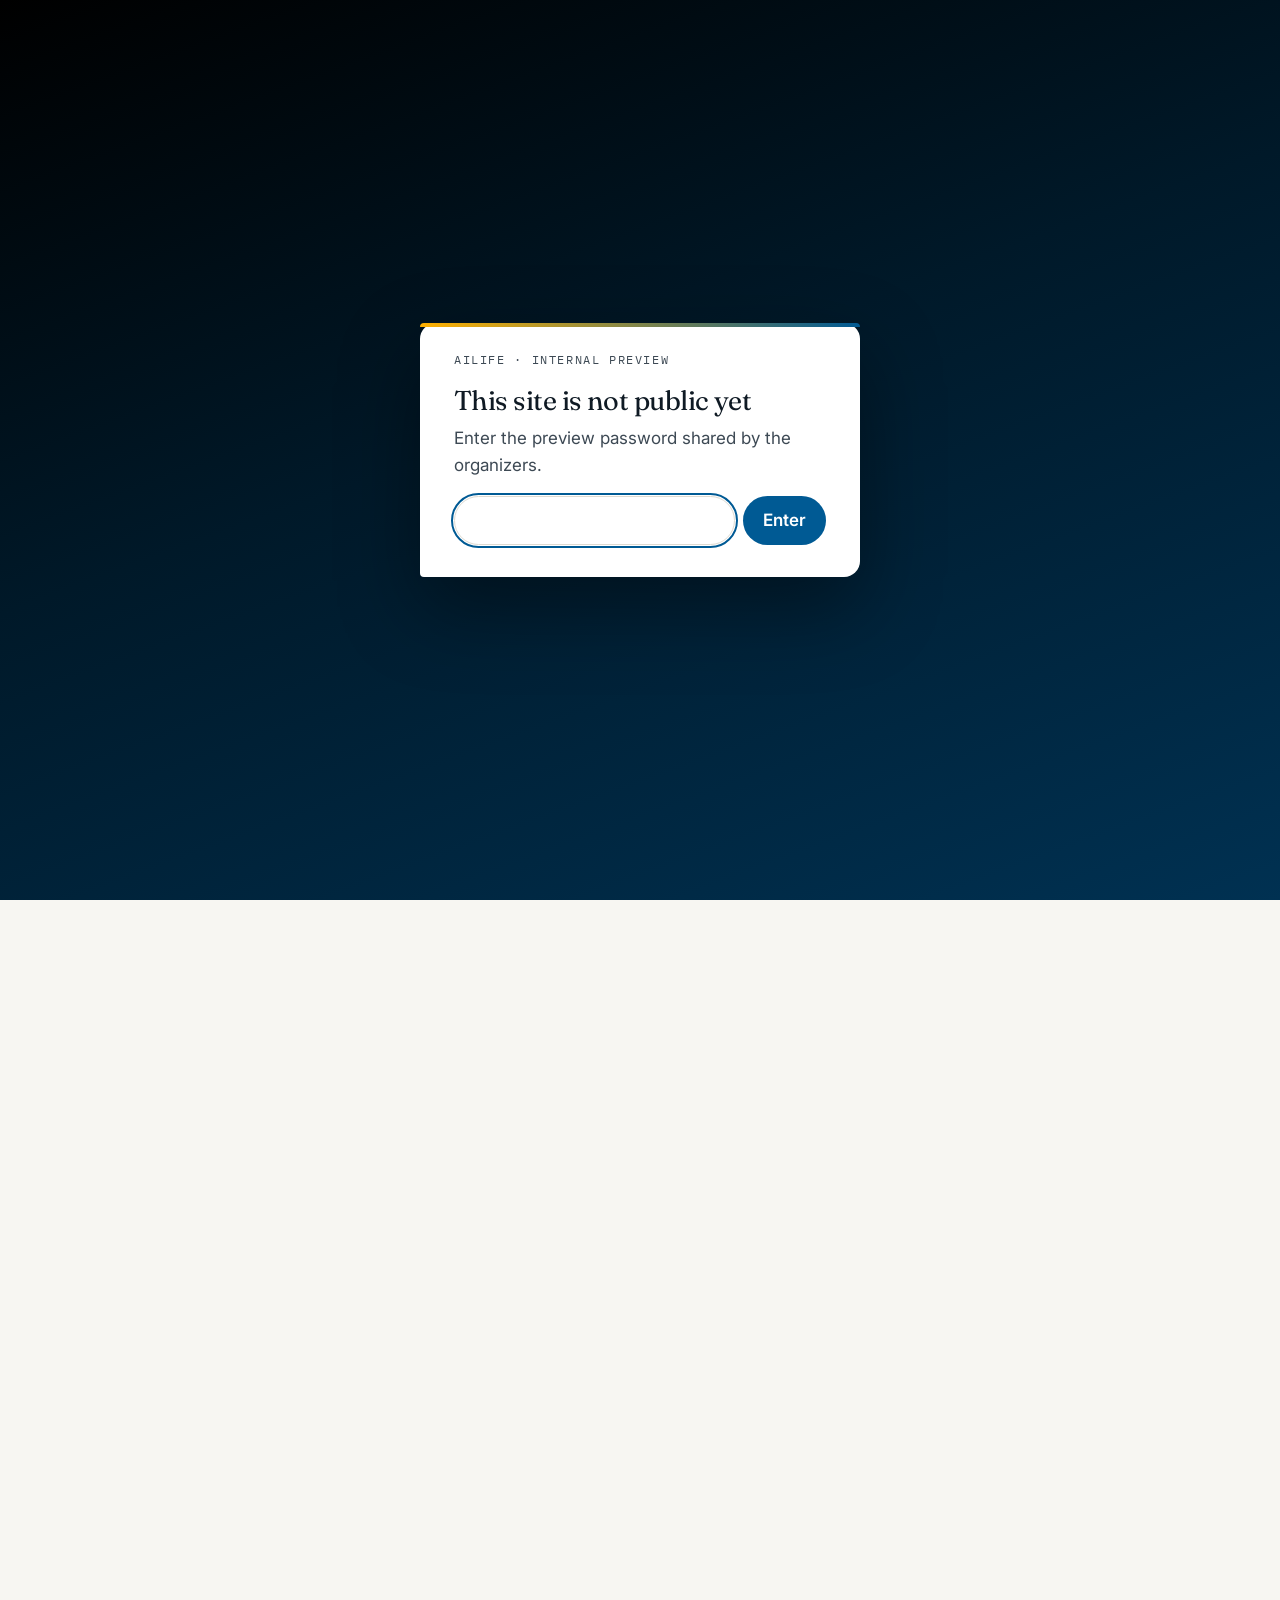
==== join.html @ 20bbdd67 "Subpage heads: shift the helix slightly left, same tilt as the home page Co-Authored-By: Claude Fabl" ====
<!DOCTYPE html>
<html lang="en">
<head>
  <meta charset="utf-8">
  <meta name="viewport" content="width=device-width, initial-scale=1">
  <!-- Internal preview phase: keep search engines out. Remove this line at public launch. -->
  <meta name="robots" content="noindex">
  <title>How to attend | AiLIFE seminar series</title>
  <meta name="description" content="Practical information for attending AiLIFE seminars in Helsinki or on Zoom: venue, directions, hybrid access, mailing list and calendar subscription.">
  <meta property="og:title" content="How to attend – AiLIFE">
  <meta property="og:description" content="Monthly hybrid seminar series at the University of Helsinki on AI agents, foundation models, AI-guided experimentation and automated laboratories in the life sciences.">
  <meta property="og:image" content="assets/img/ailife-logo.png">
  <meta property="og:type" content="website">
  <link rel="icon" href="assets/img/favicon.svg" type="image/svg+xml">
  <link rel="preconnect" href="https://fonts.googleapis.com">
  <link rel="preconnect" href="https://fonts.gstatic.com" crossorigin>
  <link href="https://fonts.googleapis.com/css2?family=Inter:wght@400;500;600;700&family=Fraunces:opsz,wght,SOFT@9..144,300..600,50&family=IBM+Plex+Mono:wght@400;500&display=swap" rel="stylesheet">
  <link rel="stylesheet" href="assets/css/style.css">
  <!-- Internal preview gate: remove this line at public launch. -->
  <script src="assets/js/gate.js"></script>
</head>
<body>
  <a class="skip-link" href="#main">Skip to content</a>

  <header class="site-header">
    <div class="wrap header-inner">
      <a class="brand" href="index.html" aria-label="AiLIFE home">
        <img src="assets/img/ailife-logo.png" alt="AiLIFE – Helsinki Institute of Life Science" width="710" height="290">
      </a>
      <button class="nav-toggle" aria-expanded="false" aria-controls="site-nav" aria-label="Toggle navigation">
        <span></span><span></span><span></span>
      </button>
      <nav class="nav" id="site-nav" aria-label="Main">
        <a href="index.html">Home</a>
        <a href="program.html">Programme</a>
        <a href="past.html">Past seminars</a>
        <a href="organizers.html">Organizers</a>
        <a href="join.html">Attend</a>
      </nav>
    </div>
  </header>

  <main id="main">

    <section class="page-head">
      <canvas class="hero-canvas" data-network="0.5" data-helix="0.7" data-cx="0.69" aria-hidden="true"></canvas>
      <div class="wrap">
        <p class="kicker">Practical information</p>
        <h1>How to attend</h1>
        <p class="lead-narrow">AiLIFE seminars are free and open to everyone: students, researchers, clinicians and anyone curious about AI in the life sciences. No registration is needed for on-site attendance.</p>
      </div>
    </section>
    <section class="section">
      <div class="wrap grid-3">
        <article class="info-card">
          <h2>On site in Meilahti</h2>
          <p><strong>Biomedicum Helsinki 1</strong>, seminar rooms<br>Haartmaninkatu 8, 00290 Helsinki</p>
          <p>Biomedicum sits in the middle of the Meilahti hospital campus. Trams 4 and 10 and several buses stop at <em>Meilahden sairaala</em> (Meilahti Hospital). The seminar rooms are on the ground floor of Biomedicum 1 and fully accessible; the room for each session is given on the <a href="program.html">programme</a>, and the lobby information desk can point you to it.</p>
          <p><a class="btn btn-small" href="https://maps.google.com/?q=Biomedicum+Helsinki+1,+Haartmaninkatu+8,+00290+Helsinki" target="_blank" rel="noopener">Open in Google Maps</a></p>
          <p class="note">Coffee and <em>pulla</em> are served before the talk, courtesy of HiLIFE and FIMM. Come early and meet the community.</p>
        </article>
        <article class="info-card">
          <h2>On site in Viikki</h2>
          <p>Some sessions will be held on the Viikki campus so that colleagues from both campuses can take part in person. The room is announced with each seminar on the <a href="program.html">programme</a>.</p>
          <p><a class="btn btn-small" href="https://maps.google.com/?q=Viikki+campus,+University+of+Helsinki" target="_blank" rel="noopener">Viikki campus map</a></p>
        </article>
        <article class="info-card">
          <h2>Online on Zoom</h2>
          <p>Every seminar is hybrid. <span data-ailife="zoom-link"></span></p>
          <p>We encourage you to join in person when you can: the discussion, the AiLIFE Radar and the coffee break are where the community forms. For remote speakers, we still gather on site and join the talk together.</p>
        </article>
      </div>
    </section>
    <section class="section section-tint">
      <div class="wrap grid-2">
        <div>
          <h2>Never miss a seminar</h2>
          <ul class="checklist">
            <li><a href="ailife.ics" download>Subscribe to the AiLIFE calendar</a> (.ics works with Outlook, Google Calendar and Apple Calendar). To keep it updated automatically, add this subscription address to your calendar app: <span data-ailife="webcal"></span>. The next seminar is on <strong data-ailife="next-date"></strong>.</li>
            <li><a data-ailife="mailing-list" href="#">Join the mailing list</a> to receive the Zoom link and a reminder before each session.</li>
            <li>Bookmark the <a href="program.html">programme</a>; speakers and titles are added as they are confirmed.</li>
          </ul>
        </div>
        <div>
          <h2>For speakers</h2>
          <p>Talks are 35–40 minutes plus discussion, aimed at a broad life-science audience: please assume curiosity about AI but no machine-learning background. We are happy to host remote talks over Zoom. Please let us know in advance whether we may record the talk and publish the slides on this site.</p>
          <p>Contact: <a href="organizers.html">the organizers</a></p>
        </div>
      </div>
    </section>
  </main>

  <footer class="site-footer">
    <div class="wrap footer-grid">
      <div>
        <img class="footer-logo" src="assets/img/ailife-logo.png" alt="" width="710" height="290">
        <p>AiLIFE: Accelerating Life Sciences with AI and Agents. A seminar series of HiLIFE and FIMM, University of Helsinki.</p>
      </div>
      <div>
        <h4>Pages</h4>
        <ul>
          <li><a href="program.html">Programme</a></li>
          <li><a href="past.html">Past seminars</a></li>
          <li><a href="organizers.html">Organizers</a></li>
          <li><a href="join.html">How to attend</a></li>
          <li><a href="ailife.ics" download>Calendar subscription (.ics)</a></li>
        </ul>
      </div>
      <div>
        <h4>Contact</h4>
        <p>Questions and speaker suggestions:<br><a href="organizers.html">Contact the organizers</a></p>
        <p><a data-ailife="mailing-list" href="#">Join the mailing list</a></p>
      </div>
      <div>
        <h4>Hosts</h4>
        <ul>
          <li><a href="https://mlbiomed.net/" target="_blank" rel="noopener">MLBioMed</a></li>
          <li><a href="https://www.helsinki.fi/en/hilife-helsinki-institute-life-science/units/fimm" target="_blank" rel="noopener">FIMM</a></li>
          <li><a href="https://www.helsinki.fi/en/hilife-helsinki-institute-life-science" target="_blank" rel="noopener">HiLIFE</a></li>
          <li><a href="https://www.helsinki.fi/en" target="_blank" rel="noopener">University of Helsinki</a></li>
        </ul>
      </div>
    </div>
    <div class="wrap footer-bottom">
      <p>© <span data-ailife="year"></span> AiLIFE seminar series · University of Helsinki</p>
    </div>
  </footer>

  <script src="assets/data/seminars.js"></script>
  <script src="assets/js/main.js"></script>
  <script src="assets/js/hero-network.js"></script>
</body>
</html>
---- assets/css/style.css ----
/* ===========================================================================
   AiLIFE seminar series — stylesheet (v2, editorial redesign)

   Identity: University of Helsinki tokens (mainBlue 70/80/90, yellow 05/20)
   on a quiet paper base. One saturated accent per band: UH blue on light
   bands, amber for "next" and the AiLIFE Radar, pale cyan only on dark bands.
   Type: Fraunces (display, light weights) · Inter (UI/body) ·
   IBM Plex Mono (uppercase "lab-notebook" meta layer).
   =========================================================================== */
:root {
  /* Surfaces */
  --paper: #f7f6f2;            /* page base: barely-warm paper */
  --paper-2: #efede6;          /* alternate band */
  --white: #ffffff;            /* cards lift off the paper without shadows */
  /* Ink */
  --ink: #0f1a24;              /* navy-tinted near-black */
  --ink-2: #3d4954;
  --muted: #6b7682;
  --line: #dedad1;             /* warm hairline that matches the paper */
  /* University of Helsinki blues */
  --uh-blue: #005a94;          /* mainBlue-70: links, primary buttons */
  --navy-80: #003152;          /* mainBlue-80 */
  --navy-90: #001929;          /* mainBlue-90: dark bands */
  /* Accents */
  --amber: #ffb000;            /* next seminar, radar */
  --amber-05: #fff1db;         /* UH yellow-05 */
  --amber-20: #ffd799;         /* UH yellow-20 */
  --amber-ink: #6b4500;
  --cyan: #8fd8ef;             /* only on dark bands */
  /* Topic strand tints (chip bg / chip text) */
  --t-azure-bg: #e4eff8;       --t-azure: #00507f;
  --t-antho-bg: #eee8f6;       --t-antho: #4f2f7a;
  --t-lichen-bg: #ebf1d9;      --t-lichen: #475a10;
  --t-amber-bg: #fff1db;       --t-amber: #6b4500;
  /* Status */
  --ok: #1e7a3a; --warn: #9a5b00; --bad: #b3261e;
  /* Shape & motion */
  --r-1: 4px; --r-2: 8px; --r-pill: 999px;
  --lift: 0 14px 34px rgba(0, 25, 41, .10);
  --ease: cubic-bezier(.2, .7, .2, 1);
  /* Type */
  --font-sans: "Inter", system-ui, -apple-system, "Segoe UI", Roboto, Helvetica, Arial, sans-serif;
  --font-display: "Fraunces", Georgia, "Times New Roman", serif;
  --font-mono: "IBM Plex Mono", ui-monospace, SFMono-Regular, Menlo, Consolas, monospace;
  --wrap: 1160px;
}

*, *::before, *::after { box-sizing: border-box; }
html { scroll-behavior: smooth; -webkit-text-size-adjust: 100%; }
body {
  margin: 0; font-family: var(--font-sans); color: var(--ink); background: var(--paper);
  line-height: 1.62; font-size: 17px; -webkit-font-smoothing: antialiased; text-rendering: optimizeLegibility;
}
img { max-width: 100%; height: auto; display: block; }
a { color: var(--uh-blue); text-decoration: none; box-shadow: inset 0 -1px 0 currentColor; transition: box-shadow .15s var(--ease), color .15s; }
a:hover { box-shadow: inset 0 -2px 0 currentColor; }
a.btn, .nav a, .brand, .mini-card, .logo-item, .more, .skip-link { box-shadow: none; }
h1, h2, h3, h4 { line-height: 1.15; margin: 0 0 .5em; font-weight: 600; letter-spacing: -.02em; }
h2 { font-family: var(--font-display); font-weight: 400; font-size: clamp(1.8rem, 3.2vw, 2.4rem); letter-spacing: -.025em; font-variation-settings: "opsz" 96, "SOFT" 50; }
h3 { font-size: 1.2rem; }
p { margin: 0 0 1em; }
strong { font-weight: 600; }
.wrap { width: min(var(--wrap), 100% - 32px); margin-inline: auto; }
.sr-only { position: absolute; width: 1px; height: 1px; overflow: hidden; clip: rect(0 0 0 0); white-space: nowrap; }
.skip-link { position: absolute; left: -999px; top: 8px; background: var(--amber); color: #000; padding: 8px 12px; border-radius: var(--r-1); z-index: 100; }
.skip-link:focus { left: 8px; }
:focus-visible { outline: 2px solid var(--amber); outline-offset: 2px; border-radius: 2px; }

/* ---- Mono "lab-notebook" eyebrow --------------------------------------- */
.eyebrow, .kicker {
  font-family: var(--font-mono); font-size: .74rem; font-weight: 500; text-transform: uppercase;
  letter-spacing: .14em; color: var(--muted); margin: 0 0 14px; display: flex; flex-wrap: wrap; align-items: center; gap: 4px 10px;
  font-variant-numeric: tabular-nums;
}
.eyebrow::before, .kicker::before { content: ""; width: 7px; height: 7px; border-radius: 50%; background: var(--uh-blue); flex: none; }
.eyebrow-light, .page-head .kicker { color: rgba(255,255,255,.72); }
.eyebrow-light::before, .page-head .kicker::before { background: var(--amber); }
.eyebrow-amber { color: var(--amber-ink); }
.eyebrow-amber::before { background: var(--amber); box-shadow: 0 0 0 4px rgba(255,176,0,.22); }
.eyebrow-sep { opacity: .5; }

/* ---- Header (glass on scroll) ------------------------------------------ */
.site-header { background: #000; color: #fff; position: sticky; top: 0; z-index: 50; border-bottom: 1px solid rgba(255,255,255,.08); transition: background .25s var(--ease); }
.site-header.is-scrolled { background: rgba(0, 8, 14, .78); -webkit-backdrop-filter: saturate(140%) blur(14px); backdrop-filter: saturate(140%) blur(14px); }
.header-inner { display: flex; align-items: center; justify-content: space-between; gap: 24px; min-height: 72px; }
.brand img { height: 48px; width: auto; }
.nav { display: flex; gap: 2px; }
.nav a { color: rgba(255,255,255,.78); padding: 8px 14px; border-radius: var(--r-pill); font-weight: 500; font-size: .93rem; transition: color .15s, background .15s; }
.nav a:hover { color: #fff; background: rgba(255,255,255,.08); }
.nav a[aria-current="page"] { color: #fff; background: rgba(255,255,255,.12); box-shadow: inset 0 0 0 1px rgba(255,255,255,.18); }
.nav-toggle { display: none; background: none; border: 0; padding: 10px; cursor: pointer; }
.nav-toggle span { display: block; width: 22px; height: 2px; background: #fff; margin: 5px 0; transition: transform .2s, opacity .2s; }
@media (max-width: 760px) {
  .nav-toggle { display: block; }
  .nav { display: none; position: absolute; left: 0; right: 0; top: 100%; background: #000; flex-direction: column; padding: 8px 16px 16px; border-bottom: 1px solid #222; }
  body.nav-open .nav { display: flex; }
  body.nav-open .nav-toggle span:nth-child(1) { transform: translateY(7px) rotate(45deg); }
  body.nav-open .nav-toggle span:nth-child(2) { opacity: 0; }
  body.nav-open .nav-toggle span:nth-child(3) { transform: translateY(-7px) rotate(-45deg); }
}

/* ---- Dark bands: hero, page heads, CTA --------------------------------- */
.hero, .page-head, .cta-band {
  position: relative; overflow: hidden; color: #fff; isolation: isolate;
  background:
    radial-gradient(900px 480px at 88% -8%, rgba(255,176,0,.20), transparent 60%),
    radial-gradient(700px 500px at -5% 110%, rgba(0,90,148,.45), transparent 60%),
    linear-gradient(160deg, #000 0%, var(--navy-90) 42%, var(--navy-80) 100%);
}
.hero-canvas { position: absolute; inset: 0; width: 100%; height: 100%; z-index: -1; pointer-events: none; }
.hero {
  /* Fill the first screen on laptops, but stop growing on very large monitors:
     viewport height minus the sticky header, capped at 860px. */
  --header-h: 72px;
  min-height: min(calc(100vh - var(--header-h)), 860px);
  min-height: min(calc(100svh - var(--header-h)), 860px);
  display: flex; align-items: center;
  padding: 32px 0 56px;
}
.hero-inner { width: min(var(--wrap), 100% - 32px); margin-inline: auto; }
.hero-text { padding-bottom: 28px; }
/* Scroll cue, bottom-right of the hero */
.scroll-cue { position: absolute; right: 28px; bottom: 22px; display: flex; flex-direction: column; align-items: center; gap: 6px; color: rgba(255,255,255,.72); font-family: var(--font-mono); font-size: .68rem; letter-spacing: .16em; text-transform: uppercase; box-shadow: none; transition: color .15s; }
.scroll-cue:hover { color: #fff; box-shadow: none; }
.scroll-cue svg { width: 22px; height: 22px; fill: none; stroke: currentColor; stroke-width: 1.6; stroke-linecap: round; stroke-linejoin: round; animation: cue 2.6s ease-in-out infinite; }
@keyframes cue { 0%, 100% { transform: translateY(0); opacity: .75; } 50% { transform: translateY(6px); opacity: 1; } }
@media (max-width: 760px) { .scroll-cue { display: none; } }
@media (prefers-reduced-motion: reduce) { .scroll-cue svg { animation: none; } }
.hero-inner { position: relative; }
.series-title {
  font-family: var(--font-display); font-weight: 300; font-size: clamp(2.6rem, 6.6vw, 5.6rem);
  line-height: 1.08; letter-spacing: -.035em; margin: 0 0 22px; max-width: 15ch;
  font-variation-settings: "opsz" 144, "SOFT" 50;
}
@keyframes heroIn { from { opacity: 0; transform: translateY(.5em); } to { opacity: 1; transform: none; } }
.hero-inner > .eyebrow, .series-title, .series-meta, .page-head h1, .page-head .kicker { animation: heroIn .8s var(--ease) both; }
.series-title, .page-head h1 { animation-delay: .08s; }
.series-meta { animation-delay: .22s; }
.series-title em { font-style: italic; font-weight: 300; color: var(--amber-20); }
.eyebrow-hero { font-size: 1.05rem; color: rgba(255,255,255,.9); margin-bottom: 22px; text-transform: none; letter-spacing: .04em; }
.eyebrow-hero strong { font-weight: 600; color: #fff; letter-spacing: .1em; }
.series-meta { font-family: var(--font-mono); font-size: .8rem; letter-spacing: .06em; color: rgba(255,255,255,.62); margin: 0; }

/* ---- Next-seminar card: the one dramatic object ------------------------ */
.hero-card {
  position: relative; background: var(--white); color: var(--ink);
  border-radius: 20px 20px 20px 4px; overflow: hidden;
  display: grid; grid-template-columns: 200px 1fr;
  box-shadow: 0 30px 80px rgba(0,0,0,.35), 0 0 0 1px rgba(255,255,255,.06);
}
.hero-card::before { content: ""; position: absolute; left: 0; right: 0; top: 0; height: 4px; background: linear-gradient(90deg, var(--amber), var(--uh-blue)); transition: height .25s var(--ease); z-index: 1; }
.hero-card:hover::before { height: 7px; }
.hero-date-block { background: var(--amber-05); display: flex; flex-direction: column; align-items: center; justify-content: center; padding: 32px 16px; text-align: center; border-right: 1px solid #f3dfb8; gap: 2px; }
.hero-date-dow, .hero-date-mon, .hero-date-time { font-family: var(--font-mono); text-transform: uppercase; letter-spacing: .14em; font-size: .78rem; color: var(--amber-ink); }
.hero-date-day { font-family: var(--font-display); font-weight: 300; font-size: 5.4rem; line-height: .95; letter-spacing: -.05em; color: var(--navy-90); font-variation-settings: "opsz" 144; font-variant-numeric: lining-nums; }
.hero-date-time { margin-top: 8px; color: var(--muted); letter-spacing: .06em; }
.hero-body { padding: 34px 38px 30px; }
.hero-title { font-family: var(--font-display); font-weight: 400; font-size: clamp(1.6rem, 3vw, 2.3rem); letter-spacing: -.025em; margin: 0 0 16px; font-variation-settings: "opsz" 96, "SOFT" 50; }
.hero-speakers, .sem-speakers { display: flex; flex-wrap: wrap; gap: 10px 28px; margin: 0 0 14px; }
.hero-card.has-photo { grid-template-columns: 200px 1fr 260px; }
.hero-photo-col { display: flex; flex-direction: column; justify-content: center; align-items: center; gap: 16px; padding: 28px 28px 28px 0; }
.hero-photo { margin: 0; display: flex; flex-direction: column; align-items: center; gap: 10px; }
.hero-photo img { width: 196px; height: 196px; object-fit: cover; border-radius: 24px 24px 24px 6px; box-shadow: 0 0 0 1px var(--line), 0 18px 40px rgba(0,25,41,.18); filter: saturate(.92); }
.hero-photo figcaption { font-family: var(--font-mono); font-size: .68rem; letter-spacing: .12em; text-transform: uppercase; color: var(--muted); }
.hero-photo-col figure + figure img { width: 120px; height: 120px; }
@media (max-width: 1000px) { .hero-card.has-photo { grid-template-columns: 170px 1fr 200px; } .hero-photo img { width: 150px; height: 150px; } }
.hero-card.has-photo .hero-speakers .speaker-photo { display: none; }
@media (max-width: 760px) {
  .hero-card.has-photo { grid-template-columns: 1fr; }
  .hero-photo-col { display: none; }
  .hero-card.has-photo .hero-speakers .speaker-photo { display: block; }
}
.speaker { display: flex; align-items: center; gap: 12px; }
.speaker-text { display: flex; flex-direction: column; }
.speaker strong { font-size: 1.06rem; font-weight: 600; }
.speaker strong a { color: inherit; }
.speaker-aff { color: var(--muted); font-size: .9rem; }
.speaker-photo { width: 64px; height: 64px; border-radius: 50%; object-fit: cover; flex: none; box-shadow: 0 0 0 2px var(--white), 0 0 0 4px var(--uh-blue); }
.hero-radar, .sem-radar { background: var(--paper); border: 1px solid var(--line); border-radius: var(--r-pill); padding: 6px 14px 6px 10px; font-size: .92rem; display: inline-flex; align-items: center; gap: 8px; margin: 2px 0 16px; }
.hero-radar strong, .sem-radar strong { white-space: nowrap; font-family: var(--font-mono); font-size: .72rem; letter-spacing: .12em; text-transform: uppercase; font-weight: 500; color: var(--amber-ink); }
.radar-dot { width: 9px; height: 9px; border-radius: 50%; background: var(--amber); box-shadow: 0 0 0 4px rgba(255,176,0,.25); animation: pulse 2s infinite; flex: none; }
@keyframes pulse { 0%,100% { box-shadow: 0 0 0 3px rgba(255,176,0,.28);} 50% { box-shadow: 0 0 0 8px rgba(255,176,0,.06);} }
.hero-venue { color: var(--ink-2); margin: 0 0 6px; line-height: 1.8; }
.hero-venue .hybrid-pill { margin-left: 6px; }
.hero-localtime { color: var(--muted); font-family: var(--font-mono); font-size: .76rem; letter-spacing: .04em; margin: 0 0 20px; }
.ico { width: 17px; height: 17px; color: var(--uh-blue); display: inline-block; vertical-align: -3px; margin-right: 4px; }
.hybrid-pill { white-space: nowrap; font-family: var(--font-mono); font-size: .68rem; letter-spacing: .12em; text-transform: uppercase; color: var(--t-azure); background: var(--t-azure-bg); border-radius: var(--r-pill); padding: 3px 10px; }
.hero-actions { display: flex; flex-wrap: wrap; gap: 10px; margin: 18px 0 4px; }
.hero-status { margin: 10px 0 0; }
.hero-lead { color: var(--ink-2); }
.notice { background: var(--amber-05); border: 1px solid var(--amber-20); color: var(--amber-ink); border-radius: var(--r-2); padding: 8px 12px; font-size: .94rem; margin: 0 0 14px; }
@media (max-width: 760px) {
  .hero { padding: 24px 0 48px; min-height: 0; }
  .hero-text { padding-bottom: 0; }
  .hero > .hero-canvas { opacity: .5; }
  .eyebrow-hero .eyebrow-sep { display: none; }
  .eyebrow-tagline { flex-basis: 100%; }
  .series-meta { margin-bottom: 28px; }
  .hero-card { grid-template-columns: 1fr; border-radius: 16px 16px 16px 4px; }
  .hero-date-block { flex-direction: row; flex-wrap: wrap; gap: 4px 12px; justify-content: flex-start; align-items: baseline; padding: 18px 20px 14px; border-right: 0; border-bottom: 1px solid #f3dfb8; }
  .hero-date-day { font-size: 2.8rem; order: -1; }
  .hero-date-time { margin-top: 0; }
  .hero-body { padding: 22px 20px 22px; }
  .eyebrow-date { display: none; }
  .hero-radar, .sem-radar { display: flex; align-items: flex-start; flex-wrap: wrap; border-radius: var(--r-2); padding: 8px 12px; }
  .radar-dot { margin-top: 5px; }
}

/* ---- Buttons, badges, chips -------------------------------------------- */
.btn { display: inline-flex; align-items: center; gap: 8px; padding: 11px 20px; border-radius: var(--r-pill); font-weight: 600; font-size: .93rem; border: 1px solid transparent; transition: transform .15s var(--ease), background .15s, border-color .15s, color .15s; line-height: 1.2; }
.btn:hover { transform: translateY(-1px); }
.btn-primary { background: var(--uh-blue); color: #fff; }
.btn-primary:hover { background: var(--navy-80); }
.btn-ghost { background: transparent; color: var(--uh-blue); border-color: rgba(0,90,148,.45); }
.btn-ghost:hover { border-color: var(--uh-blue); background: rgba(0,90,148,.05); }
.btn-amber { background: var(--amber); color: #1a1200; }
.btn-amber:hover { background: #ffc233; }
.btn-light { background: rgba(255,255,255,.06); color: #fff; border-color: rgba(255,255,255,.35); }
.btn-light:hover { background: rgba(255,255,255,.12); border-color: #fff; }
.btn-small { padding: 6px 14px; font-size: .82rem; background: var(--white); color: var(--ink); border-color: var(--line); font-weight: 500; }
.btn-small:hover { border-color: var(--uh-blue); color: var(--uh-blue); }
.badge { display: inline-block; font-family: var(--font-mono); font-size: .66rem; font-weight: 500; letter-spacing: .12em; text-transform: uppercase; padding: 3px 10px; border-radius: var(--r-pill); }
.badge-confirmed { background: #e3f2e7; color: var(--ok); }
.badge-tentative { background: var(--amber-05); color: var(--warn); }
.badge-cancelled { background: #fbe4e2; color: var(--bad); }
.badge-recording { background: var(--t-azure-bg); color: var(--t-azure); }
.tags { display: flex; flex-wrap: wrap; gap: 6px; margin: 8px 0 0; }
.tag { font-family: var(--font-mono); font-size: .68rem; letter-spacing: .1em; text-transform: uppercase; border-radius: var(--r-pill); padding: 4px 11px; background: var(--paper-2); color: var(--ink-2); }
.tag-azure { background: var(--t-azure-bg); color: var(--t-azure); }
.tag-anthocyanin { background: var(--t-antho-bg); color: var(--t-antho); }
.tag-lichen { background: var(--t-lichen-bg); color: var(--t-lichen); }
.tag-amber { background: var(--t-amber-bg); color: var(--t-amber); }

/* ---- Sections ----------------------------------------------------------- */
.section { padding: 88px 0; }
.section-tint {
  background-color: var(--paper-2);
  /* faint hexagonal lattice: molecular bonds, 4% ink */
  background-image: url("data:image/svg+xml,%3Csvg xmlns='http://www.w3.org/2000/svg' width='56' height='97' viewBox='0 0 56 97'%3E%3Cg fill='none' stroke='%230f1a24' stroke-opacity='.045' stroke-width='1'%3E%3Cpath d='M28 1l27 16v32L28 65 1 49V17z'/%3E%3Cpath d='M28 65v32M1 49L-26 65M55 49l27 16'/%3E%3C/g%3E%3C/svg%3E");
  background-size: 56px 97px;
}
.section-white { background: var(--white); }
.section-head { display: flex; align-items: flex-end; justify-content: space-between; gap: 16px; margin-bottom: 28px; }
.section-head h2 { margin: 0; }
.more { font-weight: 600; white-space: nowrap; font-size: .95rem; }
.more:hover { text-decoration: underline; text-underline-offset: 3px; }
.grid-2 { display: grid; grid-template-columns: 1.35fr 1fr; gap: 64px; align-items: start; }
.grid-3 { display: grid; grid-template-columns: repeat(3, 1fr); gap: 20px; }
@media (max-width: 900px) { .grid-2, .grid-3 { grid-template-columns: 1fr; gap: 32px; } }
@media (max-width: 760px) { .section { padding: 56px 0; } }
.lead { font-family: var(--font-display); font-weight: 300; font-size: clamp(1.25rem, 2vw, 1.5rem); line-height: 1.45; color: var(--ink); letter-spacing: -.01em; font-variation-settings: "opsz" 48, "SOFT" 50; }
.lead-narrow { font-size: 1.08rem; color: var(--ink-2); max-width: 68ch; }
.grid-2 > div > p { max-width: 68ch; }
.page-head { padding: 36px 0; min-height: 300px; display: flex; align-items: center; }
.page-head > .wrap { width: min(var(--wrap), 100% - 32px); position: relative; }
@media (max-width: 760px) { .page-head { min-height: 240px; padding: 28px 0; } }
.page-head h1 { font-family: var(--font-display); font-weight: 300; font-size: clamp(2.4rem, 5.4vw, 4.2rem); letter-spacing: -.035em; line-height: 1; margin: 0 0 18px; font-variation-settings: "opsz" 144, "SOFT" 50; }
.page-head .lead-narrow { color: rgba(255,255,255,.82); }
.page-head a:not(.btn) { color: var(--amber-20); }
.page-actions { display: flex; flex-wrap: wrap; gap: 10px; margin-top: 14px; }
.page-head .btn-ghost { color: #fff; border-color: rgba(255,255,255,.4); }
.page-head .btn-ghost:hover { border-color: #fff; background: rgba(255,255,255,.08); }
.page-head .btn-primary { background: var(--amber); color: #1a1200; }
.page-head .btn-primary:hover { background: #ffc233; }

.facts { background: var(--white); border: 1px solid var(--line); border-radius: 16px 16px 16px 4px; padding: 28px 30px; }
.facts dl { margin: 0 0 22px; }
.facts dt { font-family: var(--font-mono); font-weight: 500; font-size: .7rem; text-transform: uppercase; letter-spacing: .14em; color: var(--muted); margin-top: 18px; padding-top: 14px; border-top: 1px solid var(--line); }
.facts dt:first-child { margin-top: 0; padding-top: 0; border-top: 0; }
.facts dd { margin: 6px 0 0; color: var(--ink-2); }

.mini-grid { display: grid; grid-template-columns: repeat(3, 1fr); gap: 16px; }
@media (max-width: 760px) { .mini-grid { grid-template-columns: 1fr; } }
.mini-card { position: relative; display: flex; flex-direction: column; gap: 6px; background: var(--white); border: 1px solid var(--line); border-radius: var(--r-2) var(--r-2) var(--r-2) 2px; padding: 22px 22px 20px; color: inherit; transition: transform .2s var(--ease), box-shadow .2s var(--ease), border-color .2s; }
.mini-card::after { content: "›"; position: absolute; right: 18px; top: 16px; font-size: 1.4rem; color: var(--muted); transition: transform .2s var(--ease), color .2s; }
.mini-card:hover { transform: translateY(-2px); box-shadow: var(--lift); border-color: transparent; }
.mini-card:hover::after { transform: translateX(3px); color: var(--uh-blue); }
.mini-date { font-family: var(--font-mono); font-size: .74rem; letter-spacing: .12em; color: var(--uh-blue); }
.mini-speaker { font-weight: 600; font-size: 1.04rem; }
.mini-title { color: var(--muted); font-size: .92rem; }

.logo-row { display: flex; flex-wrap: wrap; align-items: center; gap: 14px; margin-top: 32px; }
.logo-item { background: var(--white); padding: 14px 22px; border-radius: var(--r-2); border: 1px solid var(--line); transition: border-color .2s, transform .2s var(--ease); }
.logo-item:hover { border-color: var(--uh-blue); transform: translateY(-1px); }
.logo-item img { height: 52px; width: auto; max-width: 220px; object-fit: contain; }

/* ---- Theme tiles (bio + AI + agents) ------------------------------------ */
.theme-grid { display: grid; grid-template-columns: repeat(4, 1fr); gap: 16px; }
@media (max-width: 1000px) { .theme-grid { grid-template-columns: 1fr 1fr; } }
@media (max-width: 560px) { .theme-grid { grid-template-columns: 1fr; } }
.theme { position: relative; border: 1px solid var(--line); border-radius: var(--r-2) var(--r-2) var(--r-2) 2px; padding: 26px 24px 22px; background: var(--white); overflow: hidden; transition: transform .2s var(--ease), box-shadow .2s var(--ease), border-color .2s; }
.theme::before { content: ""; position: absolute; inset: 0 0 auto 0; height: 4px; background: var(--theme); }
.theme:hover { transform: translateY(-2px); box-shadow: var(--lift); border-color: transparent; }
.theme h3 { font-family: var(--font-display); font-weight: 400; font-size: 1.3rem; letter-spacing: -.015em; margin: 14px 0 8px; }
.theme p { color: var(--ink-2); font-size: .95rem; margin: 0; }
.theme-icon { width: 56px; height: 56px; border-radius: 14px 14px 14px 4px; background: var(--theme-bg); display: grid; place-items: center; }
.theme-icon svg { width: 34px; height: 34px; fill: none; stroke: var(--theme); stroke-width: 1.8; stroke-linecap: round; stroke-linejoin: round; }
.theme-icon svg circle { fill: var(--theme-bg); }
.theme-icon svg .ac { stroke: var(--amber); }
.theme-icon svg circle.ac { fill: var(--amber); stroke: none; }
.theme-azure { --theme: var(--t-azure); --theme-bg: var(--t-azure-bg); }
.theme-anthocyanin { --theme: var(--t-antho); --theme-bg: var(--t-antho-bg); }
.theme-lichen { --theme: var(--t-lichen); --theme-bg: var(--t-lichen-bg); }
.theme-amber { --theme: var(--t-amber); --theme-bg: var(--t-amber-bg); }
.js-reveal .theme { opacity: 0; transform: translateY(14px); transition: opacity .6s var(--ease) var(--d, 0ms), transform .6s var(--ease) var(--d, 0ms), box-shadow .2s var(--ease), border-color .2s; }
.js-reveal .theme.in:hover { transform: translateY(-2px) !important; }

/* ---- Experimental bio motifs --------------------------------------------- */
/* Cell blobs: soft organelle-like shapes, very slow morph, static under reduced motion. */
.has-cells { position: relative; overflow: hidden; }
.has-cells > .wrap { position: relative; }
.cells { position: absolute; inset: 0; pointer-events: none; }
.cell { position: absolute; display: block; filter: blur(34px); opacity: .55; border-radius: 48% 52% 60% 40% / 50% 45% 55% 50%; animation: morph 26s ease-in-out infinite alternate; }
.cell-a { width: 420px; height: 340px; left: -120px; top: -80px; background: var(--t-azure-bg); }
.cell-b { width: 360px; height: 300px; right: -100px; top: 20px; background: var(--t-antho-bg); animation-delay: -9s; }
.cell-c { width: 300px; height: 260px; left: 42%; bottom: -140px; background: var(--t-lichen-bg); animation-delay: -17s; }
@keyframes morph {
  0% { border-radius: 48% 52% 60% 40% / 50% 45% 55% 50%; transform: translate(0,0) rotate(0deg); }
  50% { border-radius: 55% 45% 42% 58% / 42% 58% 46% 54%; transform: translate(18px,-12px) rotate(6deg); }
  100% { border-radius: 42% 58% 52% 48% / 56% 40% 60% 44%; transform: translate(-10px,14px) rotate(-4deg); }
}
/* Gradient-clipped keyword in the hero title (static). */
.grad-word {
  background: linear-gradient(95deg, var(--amber-20) 0%, #ffe2a8 45%, var(--cyan) 100%);
  -webkit-background-clip: text; background-clip: text; color: transparent;
  /* italic glyphs overhang their box; pad the painted area so the final "s" is not clipped */
  display: inline-block; padding: .12em .14em .28em .04em; margin: -.12em -.14em -.28em -.04em;
}
/* Film grain on dark bands: static SVG noise, screen-blended. */
.hero::after, .page-head::after, .cta-band::after {
  content: ""; position: absolute; inset: 0; z-index: -1; pointer-events: none; opacity: .14; mix-blend-mode: screen;
  background-image: url("data:image/svg+xml,%3Csvg xmlns='http://www.w3.org/2000/svg' width='220' height='220'%3E%3Cfilter id='g'%3E%3CfeTurbulence type='fractalNoise' baseFrequency='.9' numOctaves='2' stitchTiles='stitch'/%3E%3CfeColorMatrix values='0 0 0 0 1 0 0 0 0 1 0 0 0 0 1 0 0 0 .5 0'/%3E%3C/filter%3E%3Crect width='100%25' height='100%25' filter='url(%23g)'/%3E%3C/svg%3E");
}
/* Hand-drawn squiggle under nav links on hover. */
.nav a { background: url("data:image/svg+xml,%3Csvg xmlns='http://www.w3.org/2000/svg' viewBox='0 0 103 9'%3E%3Cpath d='M1 5c8-4 12 4 20 0s12 4 20 0 12 4 20 0 12 4 20 0 12 4 21 0' fill='none' stroke='%23ffb000' stroke-width='2' stroke-linecap='round'/%3E%3C/svg%3E") no-repeat 14px calc(100% - 3px) / 0 7px; transition: background-size .5s cubic-bezier(.215,.61,.355,1), color .15s, background-color .15s; }
.nav a:hover { background-size: calc(100% - 28px) 7px; }
@media (prefers-reduced-motion: reduce) {
  .cell { animation: none; }
  .nav a { transition: none; }
}

/* ---- CTA band ----------------------------------------------------------- */
.cta-band { padding: 84px 0; }
.cta-inner { position: relative; display: grid; grid-template-columns: 1.3fr 1fr; gap: 40px; align-items: end; }
.cta-band h2 { color: #fff; font-weight: 300; font-size: clamp(2rem, 4vw, 3rem); max-width: 18ch; margin-bottom: 16px; }
.cta-band p { color: rgba(255,255,255,.78); max-width: 52ch; margin: 0; }
.cta-actions { display: flex; flex-wrap: wrap; gap: 10px; justify-content: flex-end; }
@media (max-width: 900px) { .cta-inner { grid-template-columns: 1fr; } .cta-actions { justify-content: flex-start; } }

/* ---- Seminar cards (programme) ----------------------------------------- */
.sem-list { display: flex; flex-direction: column; gap: 14px; }
.sem-card { display: grid; grid-template-columns: 124px 1fr; background: var(--white); border: 1px solid var(--line); border-radius: var(--r-2) var(--r-2) var(--r-2) 2px; overflow: hidden; scroll-margin-top: 90px; transition: box-shadow .2s var(--ease), transform .2s var(--ease), border-color .2s; }
.sem-card:hover { box-shadow: var(--lift); border-color: transparent; transform: translateY(-1px); }
.sem-card:target { box-shadow: 0 0 0 3px var(--amber); }
.sem-date { border-right: 1px solid var(--line); display: flex; flex-direction: column; align-items: center; justify-content: center; padding: 20px 10px; text-align: center; gap: 2px; }
.sem-date-day { font-family: var(--font-display); font-weight: 300; font-size: 2.8rem; line-height: 1; color: var(--navy-90); letter-spacing: -.04em; font-variation-settings: "opsz" 144; font-variant-numeric: lining-nums; }
.sem-date-mon, .sem-date-year { font-family: var(--font-mono); text-transform: uppercase; font-size: .72rem; letter-spacing: .14em; color: var(--uh-blue); }
.sem-date-year { color: var(--muted); }
.sem-body { padding: 20px 26px 18px; }
.sem-meta { font-family: var(--font-mono); color: var(--muted); font-size: .72rem; letter-spacing: .08em; text-transform: uppercase; margin: 0 0 8px; display: flex; flex-wrap: wrap; gap: 4px 8px; align-items: center; }
.sem-meta a { color: var(--ink-2); box-shadow: none; }
.sem-meta a:hover { color: var(--uh-blue); }
.sem-title { font-family: var(--font-display); font-weight: 400; font-size: 1.45rem; letter-spacing: -.02em; margin: 0 0 10px; font-variation-settings: "opsz" 72, "SOFT" 50; }
.sem-card.is-past .sem-date-day { color: var(--muted); }
.sem-card.is-cancelled .sem-title { text-decoration: line-through; color: var(--muted); }
.sem-links { display: flex; flex-wrap: wrap; gap: 8px; margin: 12px 0 0; }
.abstract { margin: 10px 0 4px; border-top: 1px solid var(--line); padding-top: 10px; }
.abstract summary { cursor: pointer; font-family: var(--font-mono); font-size: .74rem; letter-spacing: .12em; text-transform: uppercase; color: var(--uh-blue); list-style: none; }
.abstract summary::-webkit-details-marker { display: none; }
.abstract summary::before { content: "+"; display: inline-block; width: 1.1em; transition: transform .2s; }
.abstract[open] summary::before { content: "−"; }
.abstract-text, .bio-text { margin-top: 10px; color: var(--ink-2); max-width: 70ch; }
.bio-text h4 { margin: 12px 0 4px; font-size: .95rem; }
@media (max-width: 600px) {
  .sem-card { grid-template-columns: 1fr; }
  .sem-date { flex-direction: row; gap: 10px; justify-content: flex-start; align-items: baseline; padding: 12px 18px; border-right: 0; border-bottom: 1px solid var(--line); }
  .sem-date-day { font-size: 1.9rem; }
  .sem-body { padding: 16px 18px; }
}

/* ---- Archive: publication-table rows ----------------------------------- */
.season { margin-bottom: 56px; }
.season-title { display: flex; align-items: center; justify-content: space-between; gap: 12px; margin: 0 0 4px; padding-bottom: 12px; border-bottom: 1px solid var(--ink); }
.season-title .eyebrow { margin: 0; color: var(--ink); }
.season-title .count { font-family: var(--font-mono); font-size: .72rem; letter-spacing: .12em; text-transform: uppercase; color: var(--muted); font-weight: 400; }
.arc-row { display: grid; grid-template-columns: 150px 1fr 170px 120px; gap: 24px; padding: 22px 12px; border-bottom: 1px solid var(--line); scroll-margin-top: 90px; transition: background .15s; margin: 0 -12px; }
.arc-row:hover { background: var(--white); }
.arc-row { border-left: 4px solid transparent; padding-left: 16px; }
.arc-row.tint-azure { border-left-color: var(--t-azure); }
.arc-row.tint-anthocyanin { border-left-color: var(--t-antho); }
.arc-row.tint-lichen { border-left-color: var(--t-lichen); }
.arc-row.tint-amber { border-left-color: var(--t-amber); }
.arc-row p { margin: 0; }
.arc-date { font-family: var(--font-mono); font-size: .74rem; letter-spacing: .1em; color: var(--muted); padding-top: 5px; }
.arc-title { font-family: var(--font-display); font-weight: 400; font-size: 1.3rem; letter-spacing: -.02em; margin: 0 0 6px; font-variation-settings: "opsz" 72, "SOFT" 50; }
.arc-row:hover .arc-title { color: var(--uh-blue); }
.arc-speaker { color: var(--ink-2); font-size: .95rem; }
.arc-speaker a { color: var(--ink); font-weight: 600; }
.arc-aff { color: var(--muted); }
.arc-venue { font-size: .86rem; color: var(--muted); padding-top: 4px; }
.arc-links { display: flex; flex-direction: column; gap: 4px; align-items: flex-end; padding-top: 4px; }
.arc-links a { font-family: var(--font-mono); font-size: .72rem; letter-spacing: .1em; text-transform: uppercase; box-shadow: none; }
.arc-links a:hover { text-decoration: underline; text-underline-offset: 3px; }
.radar summary { display: inline-flex; align-items: center; gap: 8px; color: var(--amber-ink); }
.radar summary::before { display: none; }
.radar-list { margin: 10px 0 0; padding-left: 1.1em; max-width: 70ch; color: var(--ink-2); font-size: .95rem; }
.radar-list li { margin-bottom: 6px; }
.radar-list li::marker { color: var(--amber); }
.radar-note { color: var(--muted); }
.arc-row.is-cancelled .arc-title { text-decoration: line-through; color: var(--muted); }
@media (max-width: 860px) {
  .arc-row { grid-template-columns: 1fr; gap: 6px; padding: 18px 0; margin: 0; }
  .arc-row:hover { background: transparent; }
  .arc-links { flex-direction: row; justify-content: flex-start; gap: 16px; }
}
.empty { background: var(--white); border: 1px dashed var(--line); border-radius: var(--r-2); padding: 36px 28px; text-align: center; color: var(--ink-2); }

/* ---- Organizers --------------------------------------------------------- */
.people-grid { display: grid; grid-template-columns: repeat(auto-fill, minmax(250px, 1fr)); gap: 16px; }
.person { background: var(--white); border: 1px solid var(--line); border-radius: var(--r-2) var(--r-2) var(--r-2) 2px; padding: 24px; display: flex; flex-direction: column; gap: 6px; transition: box-shadow .2s var(--ease), transform .2s var(--ease), border-color .2s; }
.person:hover { box-shadow: var(--lift); border-color: transparent; transform: translateY(-2px); }
.person-avatar { width: 88px; height: 88px; border-radius: 50%; background: radial-gradient(circle at 30% 25%, #1b6aa3, var(--navy-90)); color: #fff; display: flex; align-items: center; justify-content: center; font-family: var(--font-display); font-weight: 400; font-size: 1.35rem; letter-spacing: .02em; margin-bottom: 10px; overflow: hidden; box-shadow: 0 0 0 2px var(--white), 0 0 0 3px var(--line); }
.person-avatar img { width: 100%; height: 100%; object-fit: cover; }
.person h3 { margin: 0; font-family: var(--font-display); font-weight: 400; font-size: 1.3rem; letter-spacing: -.015em; }
.person-role { font-family: var(--font-mono); color: var(--uh-blue); font-size: .7rem; letter-spacing: .12em; text-transform: uppercase; margin: 2px 0 4px; }
.person-unit { font-size: .88rem; margin: 0; font-weight: 500; color: var(--ink-2); }
.person p.bio { font-size: .93rem; color: var(--ink-2); margin: 8px 0 0; }
.person-links { display: flex; flex-wrap: wrap; gap: 6px 14px; margin-top: auto; padding-top: 14px; font-size: .86rem; }
.person.is-lead { border-color: var(--amber-20); background: linear-gradient(180deg, var(--amber-05), var(--white) 45%); }
.person.is-lead .person-avatar { box-shadow: 0 0 0 2px var(--white), 0 0 0 4px var(--amber); }

/* ---- Attend page -------------------------------------------------------- */
.info-card { background: var(--white); border: 1px solid var(--line); border-radius: var(--r-2) var(--r-2) var(--r-2) 2px; padding: 28px; }
.info-card h2 { font-size: 1.6rem; }
.note { background: var(--amber-05); border-left: 3px solid var(--amber); padding: 10px 14px; border-radius: 0 var(--r-1) var(--r-1) 0; font-size: .94rem; }
.checklist { padding-left: 1.2em; }
.checklist li { margin-bottom: 10px; }
.checklist li::marker { color: var(--uh-blue); }
code { font-family: var(--font-mono); font-size: .86em; background: var(--paper-2); padding: 1px 6px; border-radius: var(--r-1); word-break: break-all; }

/* ---- Footer ------------------------------------------------------------- */
.site-footer { background: #000; color: #b9c0c8; padding: 64px 0 28px; font-size: .93rem; border-top: 3px solid var(--amber); }
.site-footer a { color: #fff; box-shadow: none; }
.site-footer a:hover { color: var(--amber-20); }
.footer-grid { display: grid; grid-template-columns: 1.6fr 1fr 1fr 1fr; gap: 36px; }
@media (max-width: 860px) { .footer-grid { grid-template-columns: 1fr 1fr; } }
@media (max-width: 520px) { .footer-grid { grid-template-columns: 1fr; } }
.footer-logo { height: 56px; width: auto; margin-bottom: 18px; }
.site-footer h4 { font-family: var(--font-mono); color: rgba(255,255,255,.55); margin: 0 0 14px; font-size: .7rem; font-weight: 500; text-transform: uppercase; letter-spacing: .16em; }
.site-footer ul { list-style: none; padding: 0; margin: 0; }
.site-footer li { margin-bottom: 8px; }
.footer-bottom { border-top: 1px solid #1d1d1d; margin-top: 40px; padding-top: 18px; color: #7d858e; font-family: var(--font-mono); font-size: .72rem; letter-spacing: .08em; }
.footer-bottom p { margin: 0; }

/* ---- Scroll reveal ------------------------------------------------------ */
.js-reveal .section .wrap > *, .js-reveal .mini-card, .js-reveal .sem-card, .js-reveal .arc-row,
.js-reveal .person, .js-reveal .info-card {
  opacity: 0; transform: translateY(14px);
  transition: opacity .6s var(--ease) var(--d, 0ms), transform .6s var(--ease) var(--d, 0ms), box-shadow .2s var(--ease), border-color .2s;
}
.js-reveal .in { opacity: 1 !important; transform: none !important; }
.js-reveal .sem-card.in:hover, .js-reveal .person.in:hover, .js-reveal .mini-card.in:hover { transform: translateY(-2px) !important; }

@media (prefers-reduced-motion: reduce) {
  html { scroll-behavior: auto; }
  .radar-dot, .hero-inner > .eyebrow, .series-title, .series-meta, .page-head h1, .page-head .kicker { animation: none; }
  *, *::before, *::after { transition-duration: .01ms !important; }
}
@media print {
  .site-header, .hero-canvas, .cta-band, .nav-toggle { display: none !important; }
  .hero, .page-head { background: none; color: #000; }
}

/* ---- Internal preview gate (remove at public launch) ---------------------- */
html.gated body > *:not(#gate) { visibility: hidden; }
html.gated { background: var(--navy-90); }
#gate { position: fixed; inset: 0; z-index: 1000; display: grid; place-items: center; padding: 24px; background: linear-gradient(160deg, #000 0%, var(--navy-90) 45%, var(--navy-80) 100%); }
.gate-box { background: var(--white); color: var(--ink); border-radius: 16px 16px 16px 4px; padding: 32px 34px; width: min(440px, 100%); box-shadow: 0 30px 80px rgba(0,0,0,.4); }
.gate-box::before { content: ""; display: block; height: 4px; margin: -32px -34px 24px; border-radius: 16px 16px 0 0; background: linear-gradient(90deg, var(--amber), var(--uh-blue)); }
.gate-kicker { font-family: var(--font-mono); font-size: .72rem; letter-spacing: .14em; text-transform: uppercase; color: var(--amber-ink); margin: 0 0 10px; }
.gate-box h1 { font-family: var(--font-display); font-weight: 400; font-size: 1.7rem; letter-spacing: -.02em; margin: 0 0 8px; }
.gate-box p { color: var(--ink-2); margin: 0 0 16px; }
.gate-row { display: flex; gap: 8px; }
.gate-row input { flex: 1; font: inherit; padding: 10px 14px; border: 1px solid var(--line); border-radius: var(--r-pill); min-width: 0; }
.gate-row input:focus { outline: 2px solid var(--uh-blue); outline-offset: 1px; }
.gate-row button { font: inherit; font-weight: 600; padding: 10px 20px; border: 0; border-radius: var(--r-pill); background: var(--uh-blue); color: #fff; cursor: pointer; }
.gate-row button:hover { background: var(--navy-80); }
.gate-err { color: var(--bad); font-size: .9rem; margin: 10px 0 0 !important; }
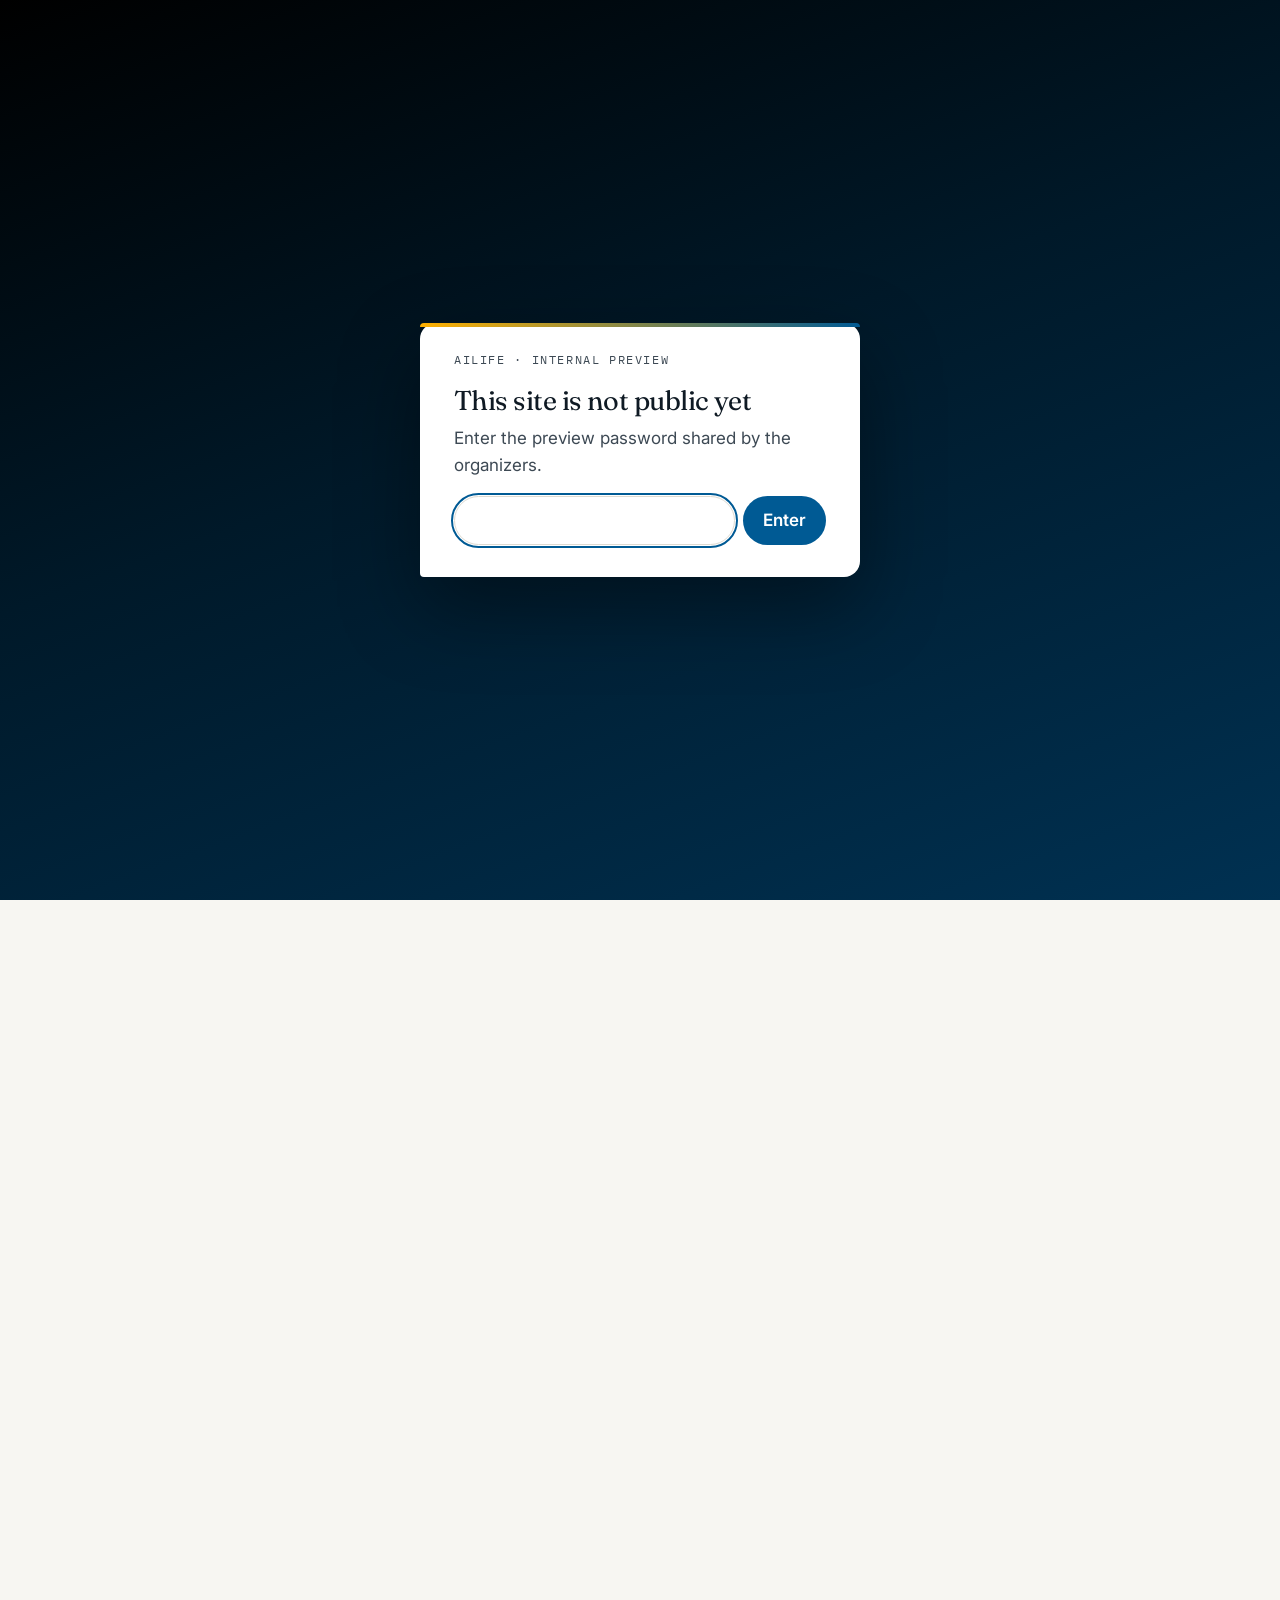
==== commit 9e27367e: "Content updates from Esa's review; organizer cards tidied - Home: new topic descriptions, removed le" ====
--- a/join.html
+++ b/join.html
@@ -25,7 +25,7 @@
   <header class="site-header">
     <div class="wrap header-inner">
       <a class="brand" href="index.html" aria-label="AiLIFE home">
-        <img src="assets/img/ailife-logo.png" alt="AiLIFE – Helsinki Institute of Life Science" width="710" height="290">
+        <img src="assets/img/ailife-logo-transparent.png" alt="AiLIFE – Helsinki Institute of Life Science" width="710" height="290">
       </a>
       <button class="nav-toggle" aria-expanded="false" aria-controls="site-nav" aria-label="Toggle navigation">
         <span></span><span></span><span></span>
@@ -43,7 +43,7 @@
   <main id="main">
 
     <section class="page-head">
-      <canvas class="hero-canvas" data-network="0.5" data-helix="0.7" data-cx="0.69" aria-hidden="true"></canvas>
+      <canvas class="hero-canvas" data-network="0.5" data-helix="0.7" data-cx-off="-95" aria-hidden="true"></canvas>
       <div class="wrap">
         <p class="kicker">Practical information</p>
         <h1>How to attend</h1>
@@ -55,9 +55,9 @@
         <article class="info-card">
           <h2>On site in Meilahti</h2>
           <p><strong>Biomedicum Helsinki 1</strong>, seminar rooms<br>Haartmaninkatu 8, 00290 Helsinki</p>
-          <p>Biomedicum sits in the middle of the Meilahti hospital campus. Trams 4 and 10 and several buses stop at <em>Meilahden sairaala</em> (Meilahti Hospital). The seminar rooms are on the ground floor of Biomedicum 1 and fully accessible; the room for each session is given on the <a href="program.html">programme</a>, and the lobby information desk can point you to it.</p>
+          <p>Biomedicum sits in the middle of the Meilahti hospital campus. Trams 4 and 10 and several buses stop at <em>Meilahden sairaala</em> (Meilahti Hospital). The seminar rooms are on the ground floor of Biomedicum 1 and fully accessible.</p>
           <p><a class="btn btn-small" href="https://maps.google.com/?q=Biomedicum+Helsinki+1,+Haartmaninkatu+8,+00290+Helsinki" target="_blank" rel="noopener">Open in Google Maps</a></p>
-          <p class="note">Coffee and <em>pulla</em> are served before the talk, courtesy of HiLIFE and FIMM. Come early and meet the community.</p>
+          <p class="note">Coffee is served before the talk, courtesy of HiLIFE and FIMM. Come early and meet the community.</p>
         </article>
         <article class="info-card">
           <h2>On site in Viikki</h2>
@@ -93,7 +93,7 @@
   <footer class="site-footer">
     <div class="wrap footer-grid">
       <div>
-        <img class="footer-logo" src="assets/img/ailife-logo.png" alt="" width="710" height="290">
+        <img class="footer-logo" src="assets/img/ailife-logo-transparent.png" alt="" width="710" height="290">
         <p>AiLIFE: Accelerating Life Sciences with AI and Agents. A seminar series of HiLIFE and FIMM, University of Helsinki.</p>
       </div>
       <div>
--- a/assets/css/style.css
+++ b/assets/css/style.css
@@ -122,10 +122,8 @@
 /* Scroll cue, bottom-right of the hero */
 .scroll-cue { position: absolute; right: 28px; bottom: 22px; display: flex; flex-direction: column; align-items: center; gap: 6px; color: rgba(255,255,255,.72); font-family: var(--font-mono); font-size: .68rem; letter-spacing: .16em; text-transform: uppercase; box-shadow: none; transition: color .15s; }
 .scroll-cue:hover { color: #fff; box-shadow: none; }
-.scroll-cue svg { width: 22px; height: 22px; fill: none; stroke: currentColor; stroke-width: 1.6; stroke-linecap: round; stroke-linejoin: round; animation: cue 2.6s ease-in-out infinite; }
-@keyframes cue { 0%, 100% { transform: translateY(0); opacity: .75; } 50% { transform: translateY(6px); opacity: 1; } }
+.scroll-cue svg { width: 22px; height: 22px; fill: none; stroke: currentColor; stroke-width: 1.6; stroke-linecap: round; stroke-linejoin: round; }
 @media (max-width: 760px) { .scroll-cue { display: none; } }
-@media (prefers-reduced-motion: reduce) { .scroll-cue svg { animation: none; } }
 .hero-inner { position: relative; }
 .series-title {
   font-family: var(--font-display); font-weight: 300; font-size: clamp(2.6rem, 6.6vw, 5.6rem);
@@ -151,10 +149,13 @@
 .hero-card::before { content: ""; position: absolute; left: 0; right: 0; top: 0; height: 4px; background: linear-gradient(90deg, var(--amber), var(--uh-blue)); transition: height .25s var(--ease); z-index: 1; }
 .hero-card:hover::before { height: 7px; }
 .hero-date-block { background: var(--amber-05); display: flex; flex-direction: column; align-items: center; justify-content: center; padding: 32px 16px; text-align: center; border-right: 1px solid #f3dfb8; gap: 2px; }
-.hero-date-dow, .hero-date-mon, .hero-date-time { font-family: var(--font-mono); text-transform: uppercase; letter-spacing: .14em; font-size: .78rem; color: var(--amber-ink); }
-.hero-date-day { font-family: var(--font-display); font-weight: 300; font-size: 5.4rem; line-height: .95; letter-spacing: -.05em; color: var(--navy-90); font-variation-settings: "opsz" 144; font-variant-numeric: lining-nums; }
+.hero-date-dow, .hero-date-mon, .hero-date-time { font-family: var(--font-mono); text-transform: uppercase; letter-spacing: .14em; font-size: .9rem; color: var(--amber-ink); }
+.hero-date-day { font-family: var(--font-display); font-weight: 300; font-size: 6.2rem; line-height: .95; letter-spacing: -.05em; color: var(--navy-90); font-variation-settings: "opsz" 144; font-variant-numeric: lining-nums; }
 .hero-date-time { margin-top: 8px; color: var(--muted); letter-spacing: .06em; }
 .hero-body { padding: 34px 38px 30px; }
+/* "Next seminar" label: a quiet italic serif line instead of a mono uppercase eyebrow.
+   The date and time are already in the date block, so they are not repeated here. */
+.next-label { font-family: var(--font-display); font-style: italic; font-weight: 400; font-size: 1.05rem; letter-spacing: 0; color: var(--amber-ink); margin: 0 0 6px; font-variation-settings: "opsz" 24, "SOFT" 50; }
 .hero-title { font-family: var(--font-display); font-weight: 400; font-size: clamp(1.6rem, 3vw, 2.3rem); letter-spacing: -.025em; margin: 0 0 16px; font-variation-settings: "opsz" 96, "SOFT" 50; }
 .hero-speakers, .sem-speakers { display: flex; flex-wrap: wrap; gap: 10px 28px; margin: 0 0 14px; }
 .hero-card.has-photo { grid-template-columns: 200px 1fr 260px; }
@@ -284,26 +285,21 @@
 .logo-item:hover { border-color: var(--uh-blue); transform: translateY(-1px); }
 .logo-item img { height: 52px; width: auto; max-width: 220px; object-fit: contain; }
 
-/* ---- Theme tiles (bio + AI + agents) ------------------------------------ */
-.theme-grid { display: grid; grid-template-columns: repeat(4, 1fr); gap: 16px; }
-@media (max-width: 1000px) { .theme-grid { grid-template-columns: 1fr 1fr; } }
-@media (max-width: 560px) { .theme-grid { grid-template-columns: 1fr; } }
-.theme { position: relative; border: 1px solid var(--line); border-radius: var(--r-2) var(--r-2) var(--r-2) 2px; padding: 26px 24px 22px; background: var(--white); overflow: hidden; transition: transform .2s var(--ease), box-shadow .2s var(--ease), border-color .2s; }
-.theme::before { content: ""; position: absolute; inset: 0 0 auto 0; height: 4px; background: var(--theme); }
-.theme:hover { transform: translateY(-2px); box-shadow: var(--lift); border-color: transparent; }
-.theme h3 { font-family: var(--font-display); font-weight: 400; font-size: 1.3rem; letter-spacing: -.015em; margin: 14px 0 8px; }
-.theme p { color: var(--ink-2); font-size: .95rem; margin: 0; }
-.theme-icon { width: 56px; height: 56px; border-radius: 14px 14px 14px 4px; background: var(--theme-bg); display: grid; place-items: center; }
-.theme-icon svg { width: 34px; height: 34px; fill: none; stroke: var(--theme); stroke-width: 1.8; stroke-linecap: round; stroke-linejoin: round; }
-.theme-icon svg circle { fill: var(--theme-bg); }
-.theme-icon svg .ac { stroke: var(--amber); }
-.theme-icon svg circle.ac { fill: var(--amber); stroke: none; }
-.theme-azure { --theme: var(--t-azure); --theme-bg: var(--t-azure-bg); }
-.theme-anthocyanin { --theme: var(--t-antho); --theme-bg: var(--t-antho-bg); }
-.theme-lichen { --theme: var(--t-lichen); --theme-bg: var(--t-lichen-bg); }
-.theme-amber { --theme: var(--t-amber); --theme-bg: var(--t-amber-bg); }
-.js-reveal .theme { opacity: 0; transform: translateY(14px); transition: opacity .6s var(--ease) var(--d, 0ms), transform .6s var(--ease) var(--d, 0ms), box-shadow .2s var(--ease), border-color .2s; }
-.js-reveal .theme.in:hover { transform: translateY(-2px) !important; }
+/* ---- Topics: numbered editorial index ----------------------------------- */
+.topics { display: grid; grid-template-columns: minmax(0, 1fr) minmax(0, 1.55fr); gap: 72px; align-items: start; }
+.topics-head h2 { margin-bottom: 14px; }
+.topics-lead { color: var(--muted); max-width: 32ch; }
+.topic-list { list-style: none; margin: 0; padding: 0; border-top: 1px solid var(--ink); }
+.topic { display: grid; grid-template-columns: 64px 1fr; column-gap: 20px; padding: 26px 0 28px; border-bottom: 1px solid var(--line); }
+.topic-no { grid-row: span 2; font-family: var(--font-mono); font-size: .78rem; letter-spacing: .12em; color: var(--muted); padding-top: .55em; }
+.topic-title { font-family: var(--font-display); font-weight: 300; font-size: clamp(1.6rem, 2.6vw, 2.1rem); letter-spacing: -.025em; line-height: 1.1; margin: 0 0 10px; font-variation-settings: "opsz" 96, "SOFT" 50; transition: color .2s; }
+.topic-text { color: var(--ink-2); margin: 0; max-width: 56ch; }
+.topic:hover .topic-title { color: var(--uh-blue); }
+.topic:hover .topic-no { color: var(--amber-ink); }
+@media (max-width: 900px) {
+  .topics { grid-template-columns: 1fr; gap: 28px; }
+  .topic { grid-template-columns: 44px 1fr; padding: 20px 0 22px; }
+}
 
 /* ---- Experimental bio motifs --------------------------------------------- */
 /* Cell blobs: soft organelle-like shapes, very slow morph, static under reduced motion. */
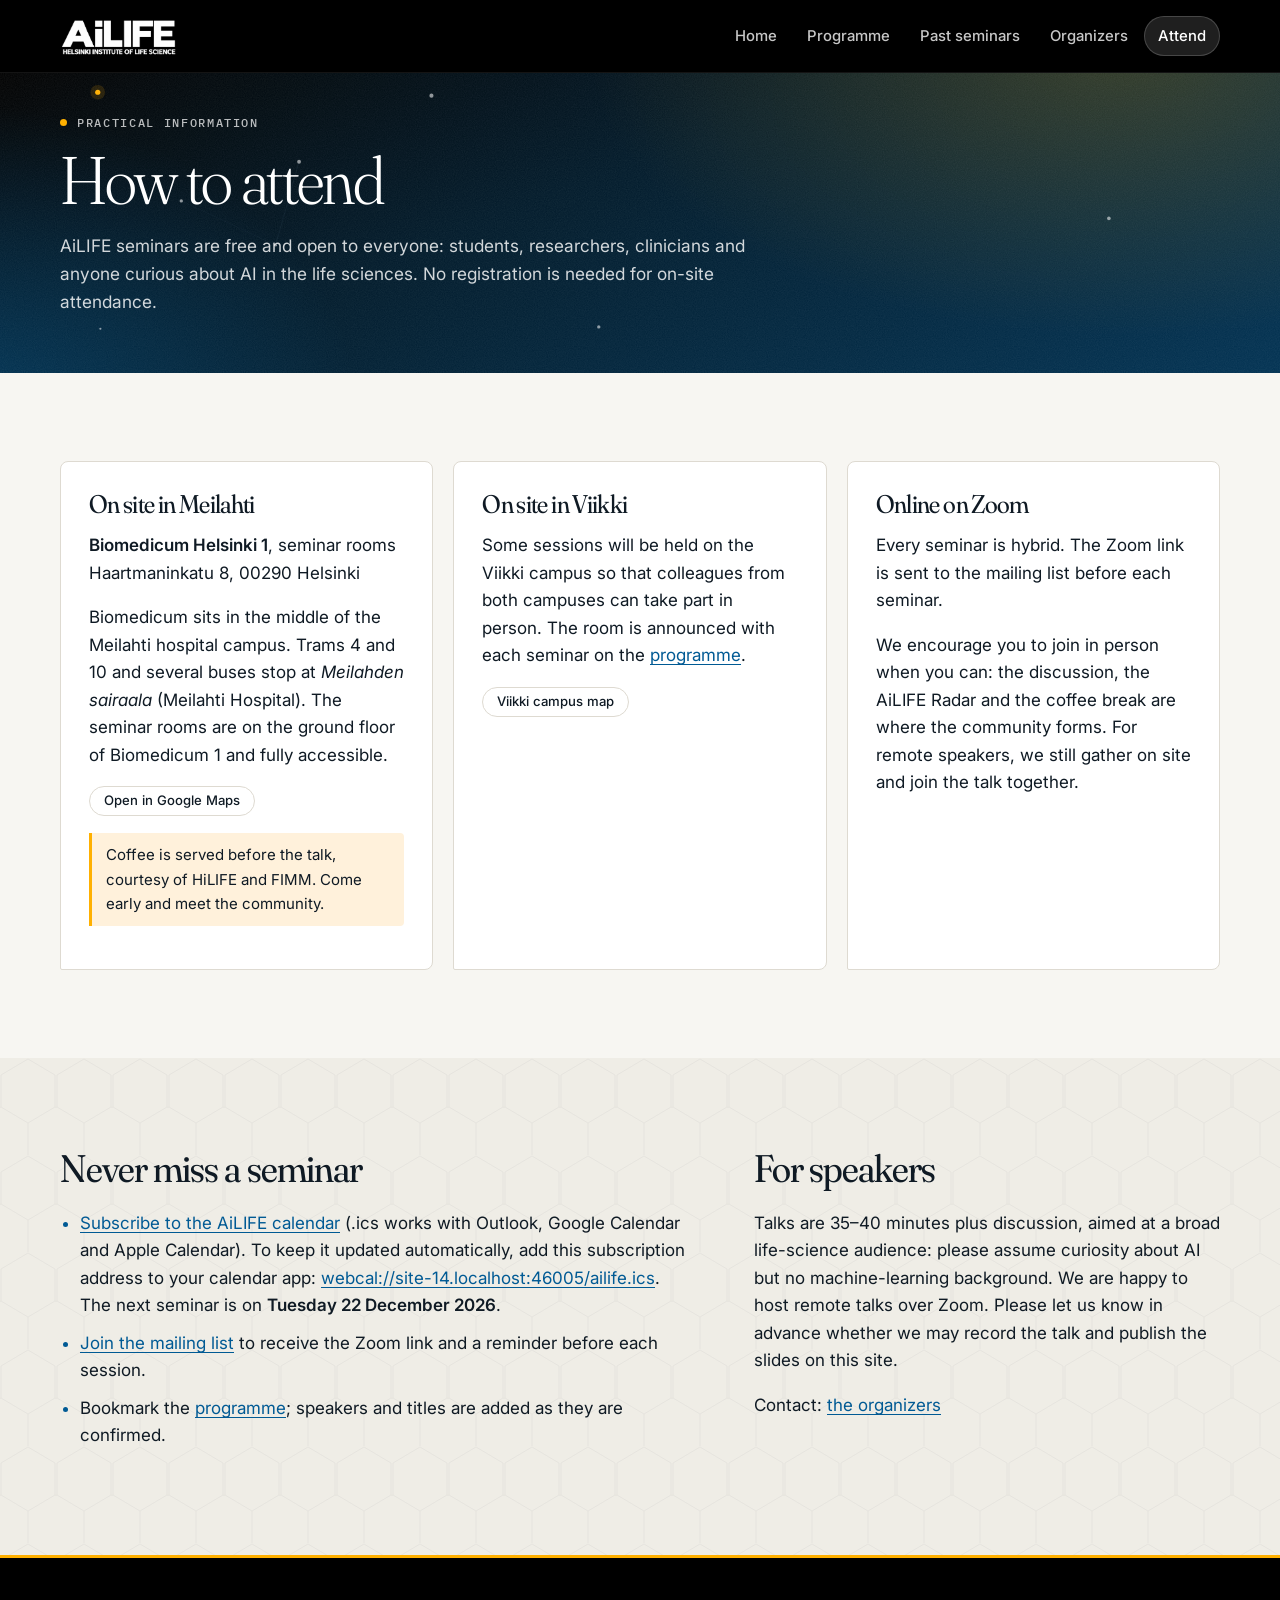
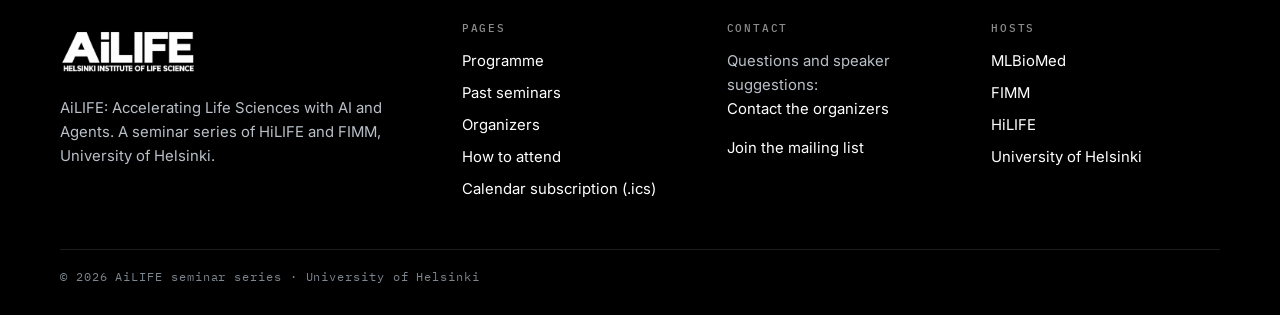
==== commit 7ab7ad45: "Public launch: remove the preview password gate and noindex; absolute og:image and og:url for link p" ====
--- a/join.html
+++ b/join.html
@@ -3,21 +3,18 @@
 <head>
   <meta charset="utf-8">
   <meta name="viewport" content="width=device-width, initial-scale=1">
-  <!-- Internal preview phase: keep search engines out. Remove this line at public launch. -->
-  <meta name="robots" content="noindex">
   <title>How to attend | AiLIFE seminar series</title>
   <meta name="description" content="Practical information for attending AiLIFE seminars in Helsinki or on Zoom: venue, directions, hybrid access, mailing list and calendar subscription.">
   <meta property="og:title" content="How to attend – AiLIFE">
   <meta property="og:description" content="Monthly hybrid seminar series at the University of Helsinki on AI agents, foundation models, AI-guided experimentation and automated laboratories in the life sciences.">
-  <meta property="og:image" content="assets/img/ailife-logo.png">
+  <meta property="og:image" content="https://ailife-helsinki.github.io/assets/img/ailife-logo.png">
+  <meta property="og:url" content="https://ailife-helsinki.github.io/join.html">
   <meta property="og:type" content="website">
   <link rel="icon" href="assets/img/favicon.svg" type="image/svg+xml">
   <link rel="preconnect" href="https://fonts.googleapis.com">
   <link rel="preconnect" href="https://fonts.gstatic.com" crossorigin>
   <link href="https://fonts.googleapis.com/css2?family=Inter:wght@400;500;600;700&family=Fraunces:opsz,wght,SOFT@9..144,300..600,50&family=IBM+Plex+Mono:wght@400;500&display=swap" rel="stylesheet">
   <link rel="stylesheet" href="assets/css/style.css">
-  <!-- Internal preview gate: remove this line at public launch. -->
-  <script src="assets/js/gate.js"></script>
 </head>
 <body>
   <a class="skip-link" href="#main">Skip to content</a>
@@ -43,7 +40,7 @@
   <main id="main">
 
     <section class="page-head">
-      <canvas class="hero-canvas" data-network="0.5" data-helix="0.7" data-cx-off="-95" aria-hidden="true"></canvas>
+      <canvas class="hero-canvas" data-network="0.5" aria-hidden="true"></canvas>
       <div class="wrap">
         <p class="kicker">Practical information</p>
         <h1>How to attend</h1>
--- a/assets/css/style.css
+++ b/assets/css/style.css
@@ -265,7 +265,7 @@
 .page-head .btn-primary:hover { background: #ffc233; }
 
 .facts { background: var(--white); border: 1px solid var(--line); border-radius: 16px 16px 16px 4px; padding: 28px 30px; }
-.facts dl { margin: 0 0 22px; }
+.facts dl { margin: 0; }
 .facts dt { font-family: var(--font-mono); font-weight: 500; font-size: .7rem; text-transform: uppercase; letter-spacing: .14em; color: var(--muted); margin-top: 18px; padding-top: 14px; border-top: 1px solid var(--line); }
 .facts dt:first-child { margin-top: 0; padding-top: 0; border-top: 0; }
 .facts dd { margin: 6px 0 0; color: var(--ink-2); }
@@ -285,10 +285,12 @@
 .logo-item:hover { border-color: var(--uh-blue); transform: translateY(-1px); }
 .logo-item img { height: 52px; width: auto; max-width: 220px; object-fit: contain; }
 
-/* ---- Topics: numbered editorial index ----------------------------------- */
+/* ---- About: single column, both paragraphs in the same style ------------- */
+.about-text { font-size: 1.12rem; line-height: 1.7; color: var(--ink-2); max-width: 70ch; }
+
+/* ---- Topics: numbered editorial index (heading left, four rows right) ------- */
 .topics { display: grid; grid-template-columns: minmax(0, 1fr) minmax(0, 1.55fr); gap: 72px; align-items: start; }
-.topics-head h2 { margin-bottom: 14px; }
-.topics-lead { color: var(--muted); max-width: 32ch; }
+.topics-head h2 { margin: 0; }
 .topic-list { list-style: none; margin: 0; padding: 0; border-top: 1px solid var(--ink); }
 .topic { display: grid; grid-template-columns: 64px 1fr; column-gap: 20px; padding: 26px 0 28px; border-bottom: 1px solid var(--line); }
 .topic-no { grid-row: span 2; font-family: var(--font-mono); font-size: .78rem; letter-spacing: .12em; color: var(--muted); padding-top: .55em; }
@@ -467,18 +469,160 @@
   .hero, .page-head { background: none; color: #000; }
 }
 
-/* ---- Internal preview gate (remove at public launch) ---------------------- */
-html.gated body > *:not(#gate) { visibility: hidden; }
-html.gated { background: var(--navy-90); }
-#gate { position: fixed; inset: 0; z-index: 1000; display: grid; place-items: center; padding: 24px; background: linear-gradient(160deg, #000 0%, var(--navy-90) 45%, var(--navy-80) 100%); }
-.gate-box { background: var(--white); color: var(--ink); border-radius: 16px 16px 16px 4px; padding: 32px 34px; width: min(440px, 100%); box-shadow: 0 30px 80px rgba(0,0,0,.4); }
-.gate-box::before { content: ""; display: block; height: 4px; margin: -32px -34px 24px; border-radius: 16px 16px 0 0; background: linear-gradient(90deg, var(--amber), var(--uh-blue)); }
-.gate-kicker { font-family: var(--font-mono); font-size: .72rem; letter-spacing: .14em; text-transform: uppercase; color: var(--amber-ink); margin: 0 0 10px; }
-.gate-box h1 { font-family: var(--font-display); font-weight: 400; font-size: 1.7rem; letter-spacing: -.02em; margin: 0 0 8px; }
-.gate-box p { color: var(--ink-2); margin: 0 0 16px; }
-.gate-row { display: flex; gap: 8px; }
-.gate-row input { flex: 1; font: inherit; padding: 10px 14px; border: 1px solid var(--line); border-radius: var(--r-pill); min-width: 0; }
-.gate-row input:focus { outline: 2px solid var(--uh-blue); outline-offset: 1px; }
-.gate-row button { font: inherit; font-weight: 600; padding: 10px 20px; border: 0; border-radius: var(--r-pill); background: var(--uh-blue); color: #fff; cursor: pointer; }
-.gate-row button:hover { background: var(--navy-80); }
-.gate-err { color: var(--bad); font-size: .9rem; margin: 10px 0 0 !important; }
+/* ---- Two-column hero: about text left, compact next-seminar card right ---- */
+.hero-split { display: grid; grid-template-columns: minmax(0, 1fr) 370px; gap: 44px; align-items: center; }
+.hero-split .hero-text { padding-bottom: 0; }
+.hero-split .series-title { font-size: clamp(2.2rem, 3.7vw, 4rem); max-width: none; margin-bottom: 18px; }
+@media (min-width: 1001px) { .hero-split .title-line1 { white-space: nowrap; } }
+.hero-split .series-title em { display: block; }
+.hero-sub { font-size: clamp(1.1rem, 1.5vw, 1.3rem); color: #fff; font-weight: 500; margin: 0 0 14px; max-width: 46ch; }
+.hero-desc { color: rgba(255,255,255,.78); font-size: 1rem; line-height: 1.65; max-width: none; margin: 0 0 14px; }
+.hero-desc + .series-meta { margin-top: 10px; }
+.hero-split .title-name { font-weight: 500; letter-spacing: -.02em; }
+.hero-split .series-title + .hero-desc { margin-top: 22px; }
+.hero-card-compact { display: block; grid-template-columns: none; border-radius: 18px 18px 18px 4px; }
+.cc-date { display: flex; align-items: center; gap: 14px; background: var(--amber-05); border-bottom: 1px solid #f3dfb8; padding: 18px 22px 14px; }
+.cc-day { font-family: var(--font-display); font-weight: 300; font-size: 4rem; line-height: .9; letter-spacing: -.05em; color: var(--navy-90); font-variation-settings: "opsz" 144; }
+.cc-when { display: flex; flex-direction: column; font-family: var(--font-mono); font-size: .8rem; letter-spacing: .08em; color: var(--amber-ink); gap: 2px; }
+.cc-when span:last-child { color: var(--muted); }
+.cc-body { padding: 20px 22px 22px; }
+.cc-title { font-family: var(--font-display); font-weight: 400; font-size: 1.3rem; line-height: 1.2; letter-spacing: -.02em; margin: 0 0 14px; font-variation-settings: "opsz" 72, "SOFT" 50; }
+.cc-speakers { display: flex; flex-wrap: wrap; gap: 10px 20px; margin: 0 0 14px; }
+.cc-speakers .speaker-photo { width: 52px; height: 52px; }
+.cc-venue { color: var(--ink-2); font-size: .95rem; margin: 0 0 18px; line-height: 1.7; }
+.cc-venue .hybrid-pill { margin-left: 4px; }
+.cc-actions { display: flex; flex-wrap: wrap; gap: 8px; }
+.cc-actions .btn { padding: 9px 16px; font-size: .9rem; }
+@media (max-width: 1000px) {
+  .hero-split { grid-template-columns: 1fr; gap: 32px; }
+}
+/* Long tagline in the hero eyebrow: keep the dot inline with the first line. */
+.hero-split .eyebrow-hero { display: block; line-height: 1.6; max-width: none; }
+.hero-split .eyebrow-hero::before { display: none; }
+
+/* ---- Stacked hero: eyebrow + title full width, then about | card (1:1) ---- */
+.hero-stack .hero-text { padding-bottom: 0; margin-bottom: 36px; }
+.hero-stack .series-title { margin-bottom: 0; }
+.hero-row { display: grid; grid-template-columns: 1fr 1fr; gap: 48px; align-items: start; }
+.hero-about .hero-desc { max-width: 60ch; }
+.hero-about .series-meta { margin-top: 18px; }
+@media (max-width: 900px) { .hero-row { grid-template-columns: 1fr; gap: 28px; } }
+.hero:has(.hero-stack) { padding-bottom: 84px; }
+/* Single-line title in the stacked hero (wraps naturally on narrow screens). */
+/* As large as possible while still fitting one line in the content column
+   (measured: the title is ~14.5x its font size wide). */
+.hero-stack .series-title { font-size: clamp(2rem, calc(min(100vw - 32px, 1160px) / 14.8), 5.6rem); max-width: none; }
+@media (min-width: 901px) { .hero-stack .series-title { white-space: nowrap; } }
+@media (min-width: 901px) and (max-width: 1160px) { .hero-stack .eyebrow-hero { font-size: .88rem; letter-spacing: .02em; } }
+/* Smaller, calmer card in the stacked hero. */
+.hero-stack .hero-row { grid-template-columns: minmax(0, 1fr) minmax(0, 1fr); gap: 56px; align-items: start; }
+.hero-stack .cc-date { padding: 14px 20px 12px; gap: 22px; }
+.hero-stack .cc-day { font-size: 3.2rem; }
+.hero-stack .cc-when { font-size: .74rem; }
+.hero-stack .cc-body { padding: 16px 20px 18px; }
+.hero-stack .next-label { font-size: .95rem; margin-bottom: 4px; }
+.hero-stack .cc-title { font-size: 1.15rem; margin-bottom: 12px; }
+.hero-stack .cc-speakers { margin-bottom: 10px; }
+.hero-stack .cc-speakers .speaker-photo { width: 44px; height: 44px; }
+.hero-stack .cc-speakers .speaker strong { font-size: 1rem; }
+.hero-stack .cc-speakers .speaker-aff { font-size: .85rem; }
+.hero-stack .cc-venue { font-size: .88rem; margin-bottom: 14px; }
+.hero-stack .cc-actions .btn { padding: 8px 14px; font-size: .85rem; }
+@media (max-width: 900px) { .hero-stack .hero-row { grid-template-columns: 1fr; gap: 28px; } }
+/* Stacked hero: start content near the top instead of centring it vertically. */
+.hero:has(.hero-stack) { align-items: flex-start; padding-top: 56px; }
+.hero-about .hero-desc { font-size: 1.12rem; line-height: 1.65; }
+@media (max-width: 760px) { .hero:has(.hero-stack) { padding-top: 28px; } .hero-about .hero-desc { font-size: 1.04rem; } }
+/* Hero layout balance: more room between title and the about/card row,
+   content centred vertically so the leftover space is split above and below. */
+.hero:has(.hero-stack) { align-items: center; padding-top: 48px; padding-bottom: 80px; }
+.hero-stack .hero-text { margin-bottom: 60px; }
+@media (max-width: 760px) { .hero:has(.hero-stack) { padding-top: 28px; padding-bottom: 48px; } .hero-stack .hero-text { margin-bottom: 32px; } }
+
+/* ==== Hero aesthetics: one material (dark glass) for text and card ========== */
+.hero:has(.hero-stack) {
+  background:
+    radial-gradient(700px 420px at 78% 62%, rgba(0,90,148,.38), transparent 70%),
+    radial-gradient(900px 480px at 92% -10%, rgba(255,176,0,.12), transparent 60%),
+    radial-gradient(700px 500px at -5% 110%, rgba(0,90,148,.35), transparent 60%),
+    linear-gradient(160deg, #000 0%, var(--navy-90) 42%, var(--navy-80) 100%);
+}
+/* Eyebrow: quieter, only the name in amber */
+.hero-stack .eyebrow-hero { color: rgba(255,255,255,.62); }
+.hero-stack .eyebrow-hero .eb-name { color: var(--amber); }
+.hero-stack .eyebrow-hero::before { display: none; }
+/* About: amber rule beside the text */
+.hero-about { position: relative; padding-left: 22px; }
+.hero-about::before { content: ""; position: absolute; left: 0; top: .45em; width: 2px; height: 4.2em; background: linear-gradient(180deg, var(--amber), rgba(255,176,0,0)); border-radius: 2px; }
+.hero-about .hero-desc { color: rgba(255,255,255,.7); }
+.hero-chips { display: flex; flex-wrap: wrap; gap: 8px; margin: 22px 0 0; }
+.hero-chips .chip { font-family: var(--font-mono); font-size: .72rem; letter-spacing: .06em; color: rgba(255,255,255,.82); background: rgba(255,255,255,.06); border: 1px solid rgba(255,255,255,.14); border-radius: var(--r-pill); padding: 5px 12px; }
+/* Card: keep white, softer shadow and a hairline so it sits on the dark band */
+.hero-stack .hero-card-compact { box-shadow: 0 0 0 1px rgba(255,255,255,.08), 0 24px 60px rgba(0,0,0,.35); }
+@media (max-width: 760px) { .hero-about { padding-left: 16px; } }
+/* Slightly larger card contents */
+.hero-stack .cc-date { padding: 18px 24px 16px; }
+.hero-stack .cc-day { font-size: 3.8rem; }
+.hero-stack .cc-when { font-size: .8rem; }
+.hero-stack .cc-body { padding: 22px 24px 24px; }
+.hero-stack .next-label { font-size: 1.02rem; margin-bottom: 6px; }
+.hero-stack .cc-title { font-size: 1.6rem; line-height: 1.18; margin-bottom: 16px; }
+.hero-stack .cc-speakers { margin-bottom: 14px; }
+.hero-stack .cc-speakers .speaker-photo { width: 54px; height: 54px; }
+.hero-stack .cc-speakers .speaker strong { font-size: 1.06rem; }
+.hero-stack .cc-speakers .speaker-aff { font-size: .9rem; }
+.hero-stack .cc-venue { font-size: .95rem; margin-bottom: 18px; }
+.hero-stack .cc-actions .btn { padding: 10px 18px; font-size: .92rem; }
+/* Spacing: less above the eyebrow, more between the title and the about/card row. */
+.hero:has(.hero-stack) { align-items: flex-start; padding-top: 72px; padding-bottom: 72px; }
+.hero-stack .hero-text { margin-bottom: 88px; }
+@media (max-width: 760px) { .hero:has(.hero-stack) { padding-top: 28px; padding-bottom: 48px; } .hero-stack .hero-text { margin-bottom: 36px; } }
+
+/* ==== Round-4 refinements (Cradle / AI Engineer / Inceptive / GitHub Universe) ==== */
+/* One-line headline: one emphasis device only - italic + one gentle gradient across the whole phrase. */
+.hero-stack .series-title { color: #f5f2ea; }
+.hero-stack .series-title .title-em {
+  font-style: italic; font-weight: 300;
+  background: linear-gradient(90deg, #ffd799 0%, #ffe6bd 55%, #cfe9f5 100%);
+  -webkit-background-clip: text; background-clip: text; color: transparent;
+  padding: .1em .12em .22em 0; margin: -.1em -.12em -.22em 0; display: inline-block;
+}
+.hero-stack .eyebrow-hero { margin-bottom: 20px; }
+/* Amber rule spans the whole about text */
+.hero-about { padding-left: 20px; }
+.hero-about::before { top: .35em; bottom: 3.2em; height: auto; background: linear-gradient(180deg, #ffb000 0%, rgba(255,176,0,.12) 100%); }
+/* Chips: tidier pills */
+.hero-chips { margin-top: 24px; gap: 8px; }
+.hero-chips .chip { height: 28px; display: inline-flex; align-items: center; padding: 0 12px; background: rgba(255,255,255,.05); border-color: rgba(255,255,255,.12); color: rgba(255,255,255,.72); }
+/* Card: one amber element only (the date strip); calmer shadow, regular radius */
+.hero-stack .hero-card-compact { border-radius: 16px; box-shadow: 0 24px 64px rgba(0,0,0,.42), 0 0 0 1px rgba(255,255,255,.08); }
+.hero-stack .hero-card-compact::before { display: none; }
+.hero-stack .cc-actions .btn { height: 40px; padding: 0 18px; font-weight: 500; font-size: .9rem; }
+.hero-stack .cc-actions .btn-ghost { color: var(--ink); border-color: #dedad1; }
+.hero-stack .cc-actions .btn-ghost:hover { border-color: var(--uh-blue); color: var(--uh-blue); background: transparent; }
+/* Background: deeper navy base, softer amber glow, network kept away from the headline */
+.hero:has(.hero-stack) {
+  background:
+    radial-gradient(700px 420px at 78% 62%, rgba(0,90,148,.34), transparent 70%),
+    radial-gradient(900px 480px at 92% -10%, rgba(255,176,0,.08), transparent 60%),
+    linear-gradient(160deg, #030b14 0%, #001929 55%, #00263f 100%);
+}
+.hero:has(.hero-stack) > .hero-canvas { opacity: .55;
+  -webkit-mask-image: radial-gradient(70% 80% at 75% 60%, #000 30%, transparent 75%);
+          mask-image: radial-gradient(70% 80% at 75% 60%, #000 30%, transparent 75%); }
+/* Vertical rhythm */
+.hero:has(.hero-stack) { padding-top: 64px; padding-bottom: 72px; }
+.hero-stack .hero-text { margin-bottom: 72px; }
+@media (max-width: 760px) { .hero:has(.hero-stack) { padding-top: 32px; padding-bottom: 48px; } .hero-stack .eyebrow-hero { margin-bottom: 14px; } .hero-stack .hero-text { margin-bottom: 32px; } }
+
+/* Amber rule exactly alongside the two paragraphs (not the chips). */
+.hero-about { padding-left: 0; }
+.hero-about::before { display: none; }
+.hero-copy { position: relative; padding-left: 20px; }
+.hero-copy::before { content: ""; position: absolute; left: 0; top: .35em; bottom: 1.4em; width: 2px; border-radius: 2px; background: linear-gradient(180deg, #ffb000 0%, rgba(255,176,0,.12) 100%); }
+.hero-about .hero-chips { padding-left: 20px; }
+@media (max-width: 760px) { .hero-copy, .hero-about .hero-chips { padding-left: 16px; } }
+/* Stronger network: full opacity, mask only softly dims the area behind the headline/intro. */
+.hero:has(.hero-stack) > .hero-canvas { opacity: .9;
+  -webkit-mask-image: radial-gradient(120% 120% at 70% 60%, #000 45%, rgba(0,0,0,.45) 85%, rgba(0,0,0,.3) 100%);
+          mask-image: radial-gradient(120% 120% at 70% 60%, #000 45%, rgba(0,0,0,.45) 85%, rgba(0,0,0,.3) 100%); }
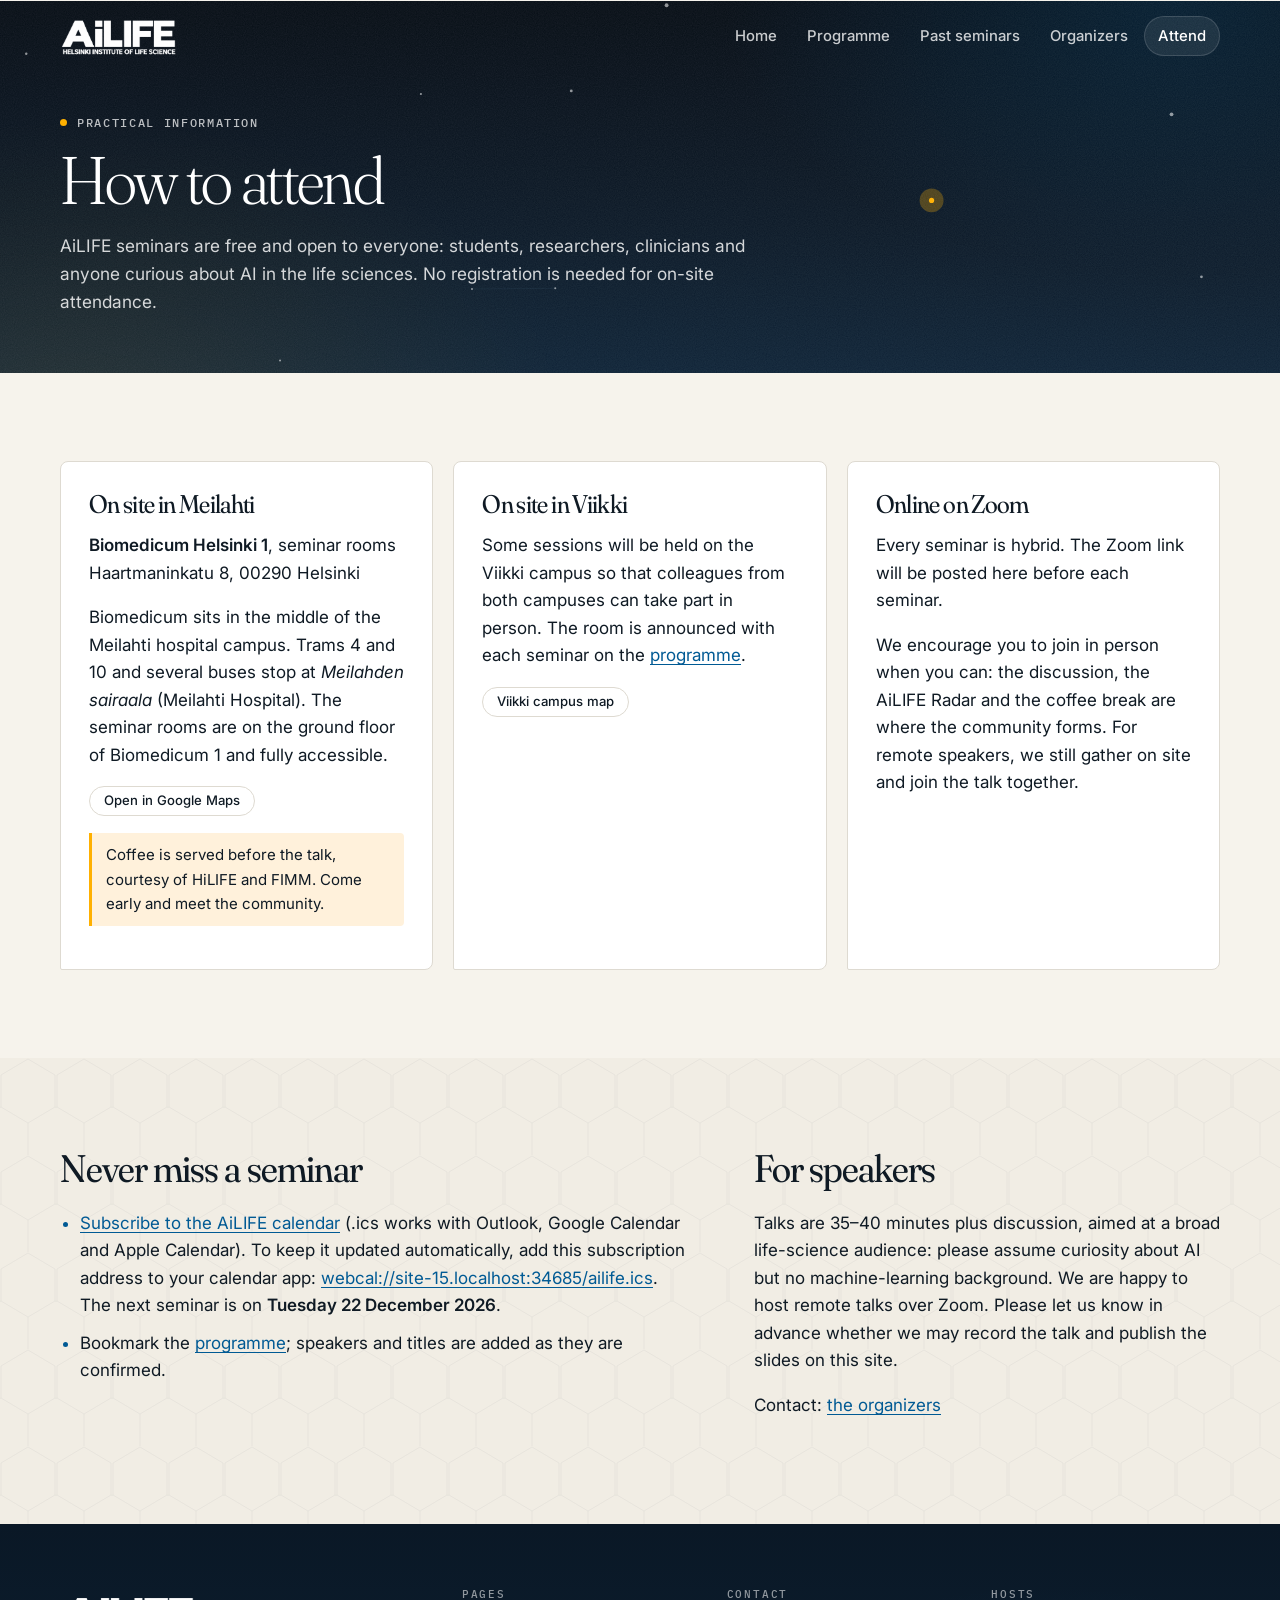
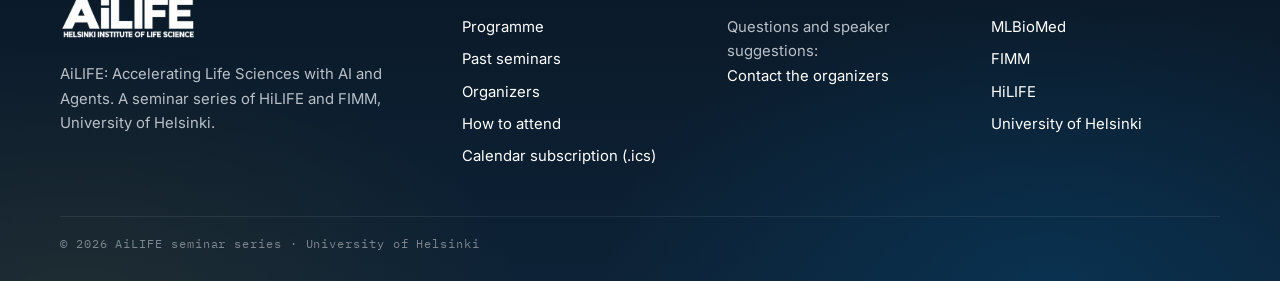
==== commit d46c7bab: "Esa Pitkänen 24 Nov talk (room 3, abstract shown); remove mailing list and Radar line; Google Calend" ====
--- a/join.html
+++ b/join.html
@@ -4,7 +4,7 @@
   <meta charset="utf-8">
   <meta name="viewport" content="width=device-width, initial-scale=1">
   <title>How to attend | AiLIFE seminar series</title>
-  <meta name="description" content="Practical information for attending AiLIFE seminars in Helsinki or on Zoom: venue, directions, hybrid access, mailing list and calendar subscription.">
+  <meta name="description" content="Practical information for attending AiLIFE seminars in Helsinki or on Zoom: venue, directions, hybrid access and calendar subscription.">
   <meta property="og:title" content="How to attend – AiLIFE">
   <meta property="og:description" content="Monthly hybrid seminar series at the University of Helsinki on AI agents, foundation models, AI-guided experimentation and automated laboratories in the life sciences.">
   <meta property="og:image" content="https://ailife-helsinki.github.io/assets/img/ailife-logo.png">
@@ -74,7 +74,6 @@
           <h2>Never miss a seminar</h2>
           <ul class="checklist">
             <li><a href="ailife.ics" download>Subscribe to the AiLIFE calendar</a> (.ics works with Outlook, Google Calendar and Apple Calendar). To keep it updated automatically, add this subscription address to your calendar app: <span data-ailife="webcal"></span>. The next seminar is on <strong data-ailife="next-date"></strong>.</li>
-            <li><a data-ailife="mailing-list" href="#">Join the mailing list</a> to receive the Zoom link and a reminder before each session.</li>
             <li>Bookmark the <a href="program.html">programme</a>; speakers and titles are added as they are confirmed.</li>
           </ul>
         </div>
@@ -106,7 +105,6 @@
       <div>
         <h4>Contact</h4>
         <p>Questions and speaker suggestions:<br><a href="organizers.html">Contact the organizers</a></p>
-        <p><a data-ailife="mailing-list" href="#">Join the mailing list</a></p>
       </div>
       <div>
         <h4>Hosts</h4>
--- a/assets/css/style.css
+++ b/assets/css/style.css
@@ -367,6 +367,8 @@
 .abstract summary::-webkit-details-marker { display: none; }
 .abstract summary::before { content: "+"; display: inline-block; width: 1.1em; transition: transform .2s; }
 .abstract[open] summary::before { content: "−"; }
+.abstract-label { margin: 0; font-family: var(--font-mono); font-size: .74rem; letter-spacing: .12em; text-transform: uppercase; color: var(--uh-blue); }
+.abstract-open .abstract-text { margin-top: 6px; }
 .abstract-text, .bio-text { margin-top: 10px; color: var(--ink-2); max-width: 70ch; }
 .bio-text h4 { margin: 12px 0 4px; font-size: .95rem; }
 @media (max-width: 600px) {
@@ -626,3 +628,105 @@
 .hero:has(.hero-stack) > .hero-canvas { opacity: .9;
   -webkit-mask-image: radial-gradient(120% 120% at 70% 60%, #000 45%, rgba(0,0,0,.45) 85%, rgba(0,0,0,.3) 100%);
           mask-image: radial-gradient(120% 120% at 70% 60%, #000 45%, rgba(0,0,0,.45) 85%, rgba(0,0,0,.3) 100%); }
+
+/* Registration */
+.btn-small.btn-register { background: var(--uh-blue); color: #fff; border-color: var(--uh-blue); }
+.btn-small.btn-register:hover { background: var(--navy-80); color: #fff; }
+
+/* ==== Header, hero and footer share one deep-navy base (no black/blue seam) ==== */
+:root { --ink-deep: #030b14; }
+.site-header { background: var(--ink-deep); border-bottom: 1px solid rgba(255,255,255,.05); }
+.site-header.is-scrolled { background: rgba(3, 11, 20, .82); border-bottom-color: rgba(255,255,255,.08); }
+.nav a[aria-current="page"] { background: rgba(255,255,255,.08); box-shadow: inset 0 0 0 1px rgba(255,255,255,.14); }
+@media (max-width: 760px) { .nav { background: var(--ink-deep); border-bottom-color: rgba(255,255,255,.06); } }
+/* Dark bands start from the same colour as the header */
+.page-head, .cta-band {
+  background:
+    radial-gradient(900px 480px at 88% -8%, rgba(255,176,0,.10), transparent 60%),
+    radial-gradient(700px 500px at -5% 110%, rgba(0,90,148,.35), transparent 60%),
+    linear-gradient(180deg, var(--ink-deep) 0%, #001929 45%, #00263f 100%);
+}
+.hero:has(.hero-stack) {
+  background:
+    radial-gradient(700px 420px at 78% 62%, rgba(0,90,148,.34), transparent 70%),
+    radial-gradient(900px 480px at 92% -10%, rgba(255,176,0,.08), transparent 60%),
+    linear-gradient(180deg, var(--ink-deep) 0%, #001929 55%, #00263f 100%);
+}
+.site-footer { background: var(--ink-deep); }
+.footer-bottom { border-top-color: rgba(255,255,255,.07); }
+/* Header floats over the dark band at the top (transparent), and turns into
+   deep-navy glass once the page scrolls - one continuous surface, no seam. */
+.site-header:not(.is-scrolled) { background: transparent; border-bottom-color: transparent; -webkit-backdrop-filter: none; backdrop-filter: none; }
+main > section:first-child { margin-top: -72px; }
+.hero:has(.hero-stack) { padding-top: calc(64px + 72px); min-height: min(100vh, 932px); min-height: min(100svh, 932px); }
+.page-head { padding-top: calc(36px + 72px); min-height: calc(300px + 72px); }
+@media (max-width: 760px) {
+  .hero:has(.hero-stack) { padding-top: calc(32px + 72px); min-height: 0; }
+  .page-head { padding-top: calc(28px + 72px); min-height: calc(240px + 72px); }
+  body.nav-open .site-header { background: var(--ink-deep); }
+}
+
+/* ==== Palette refinement (after usersim-workshop + round-2/4 notes) ==========
+   Dark bands: near-black ink that only leans blue, instead of saturated blue,
+   with one warm amber glow low-left (echoes the amber accent) and one cool
+   UH-blue glow behind the card. Light bands: one warm paper family. */
+:root { --ink-deep: #050c14; --ink-mid: #0a1826; --ink-low: #0d2236; --paper-warm: #f6f3ec; }
+.hero:has(.hero-stack) {
+  background:
+    radial-gradient(640px 420px at 80% 58%, rgba(0,90,148,.30), transparent 70%),
+    radial-gradient(760px 520px at 4% 108%, rgba(255,176,0,.10), transparent 65%),
+    linear-gradient(180deg, var(--ink-deep) 0%, var(--ink-mid) 55%, var(--ink-low) 100%);
+}
+.page-head, .cta-band {
+  background:
+    radial-gradient(760px 480px at 6% 115%, rgba(255,176,0,.09), transparent 65%),
+    radial-gradient(700px 420px at 92% 0%, rgba(0,90,148,.22), transparent 65%),
+    linear-gradient(180deg, var(--ink-deep) 0%, var(--ink-mid) 60%, var(--ink-low) 100%);
+}
+.site-header.is-scrolled { background: rgba(5, 12, 20, .84); }
+.site-footer, body.nav-open .site-header { background: var(--ink-deep); }
+@media (max-width: 760px) { .nav { background: var(--ink-deep); } }
+/* Light bands: warm paper only (no cool lavender/azure blobs) */
+body { background: var(--paper-warm); }
+.section-white { background: #fbfaf7; }
+.section-tint { background-color: #f1ede4; }
+.cell-a { background: #f3e6c9; }
+.cell-b { background: #e7eef2; }
+.cell-c { background: #efe7d6; }
+.cell { opacity: .45; }
+/* Footer echoes the hero: same ink-to-navy gradient and glows, not flat black */
+.site-footer {
+  background:
+    radial-gradient(640px 360px at 85% 0%, rgba(0,90,148,.24), transparent 70%),
+    radial-gradient(700px 420px at 6% 100%, rgba(255,176,0,.08), transparent 65%),
+    linear-gradient(180deg, var(--ink-low) 0%, var(--ink-mid) 55%, var(--ink-deep) 100%);
+  border-top: 0;
+}
+.footer-bottom { border-top-color: rgba(255,255,255,.08); }
+/* CTA band directly above the footer: start dark, end at the footer's top colour */
+.cta-band {
+  background:
+    radial-gradient(760px 480px at 6% 115%, rgba(255,176,0,.09), transparent 65%),
+    radial-gradient(700px 420px at 92% 0%, rgba(0,90,148,.22), transparent 65%),
+    linear-gradient(180deg, var(--ink-deep) 0%, var(--ink-mid) 55%, var(--ink-low) 100%);
+}
+.cta-band + * , main:has(.cta-band) + .site-footer { margin-top: 0; }
+/* CTA + footer read as one continuous band that ends like the hero (ink -> navy),
+   with no seam between them. */
+.cta-band {
+  background:
+    radial-gradient(760px 480px at 6% 0%, rgba(255,176,0,.07), transparent 65%),
+    linear-gradient(180deg, var(--ink-deep) 0%, var(--ink-mid) 100%);
+}
+.site-footer {
+  background:
+    radial-gradient(640px 420px at 82% 100%, rgba(0,90,148,.28), transparent 70%),
+    radial-gradient(700px 420px at 6% 110%, rgba(255,176,0,.08), transparent 65%),
+    linear-gradient(180deg, var(--ink-mid) 0%, var(--ink-low) 100%);
+}
+/* The grain overlay greys the CTA band and creates a seam with the footer. */
+.cta-band::after { display: none; }
+
+/* Programme: topic tags sit right after the talk title */
+.title-tags { display: inline-flex; gap: 6px; margin-left: 10px; vertical-align: .3em; }
+.title-tags .tag { font-size: .62rem; padding: 3px 10px; white-space: nowrap; }
